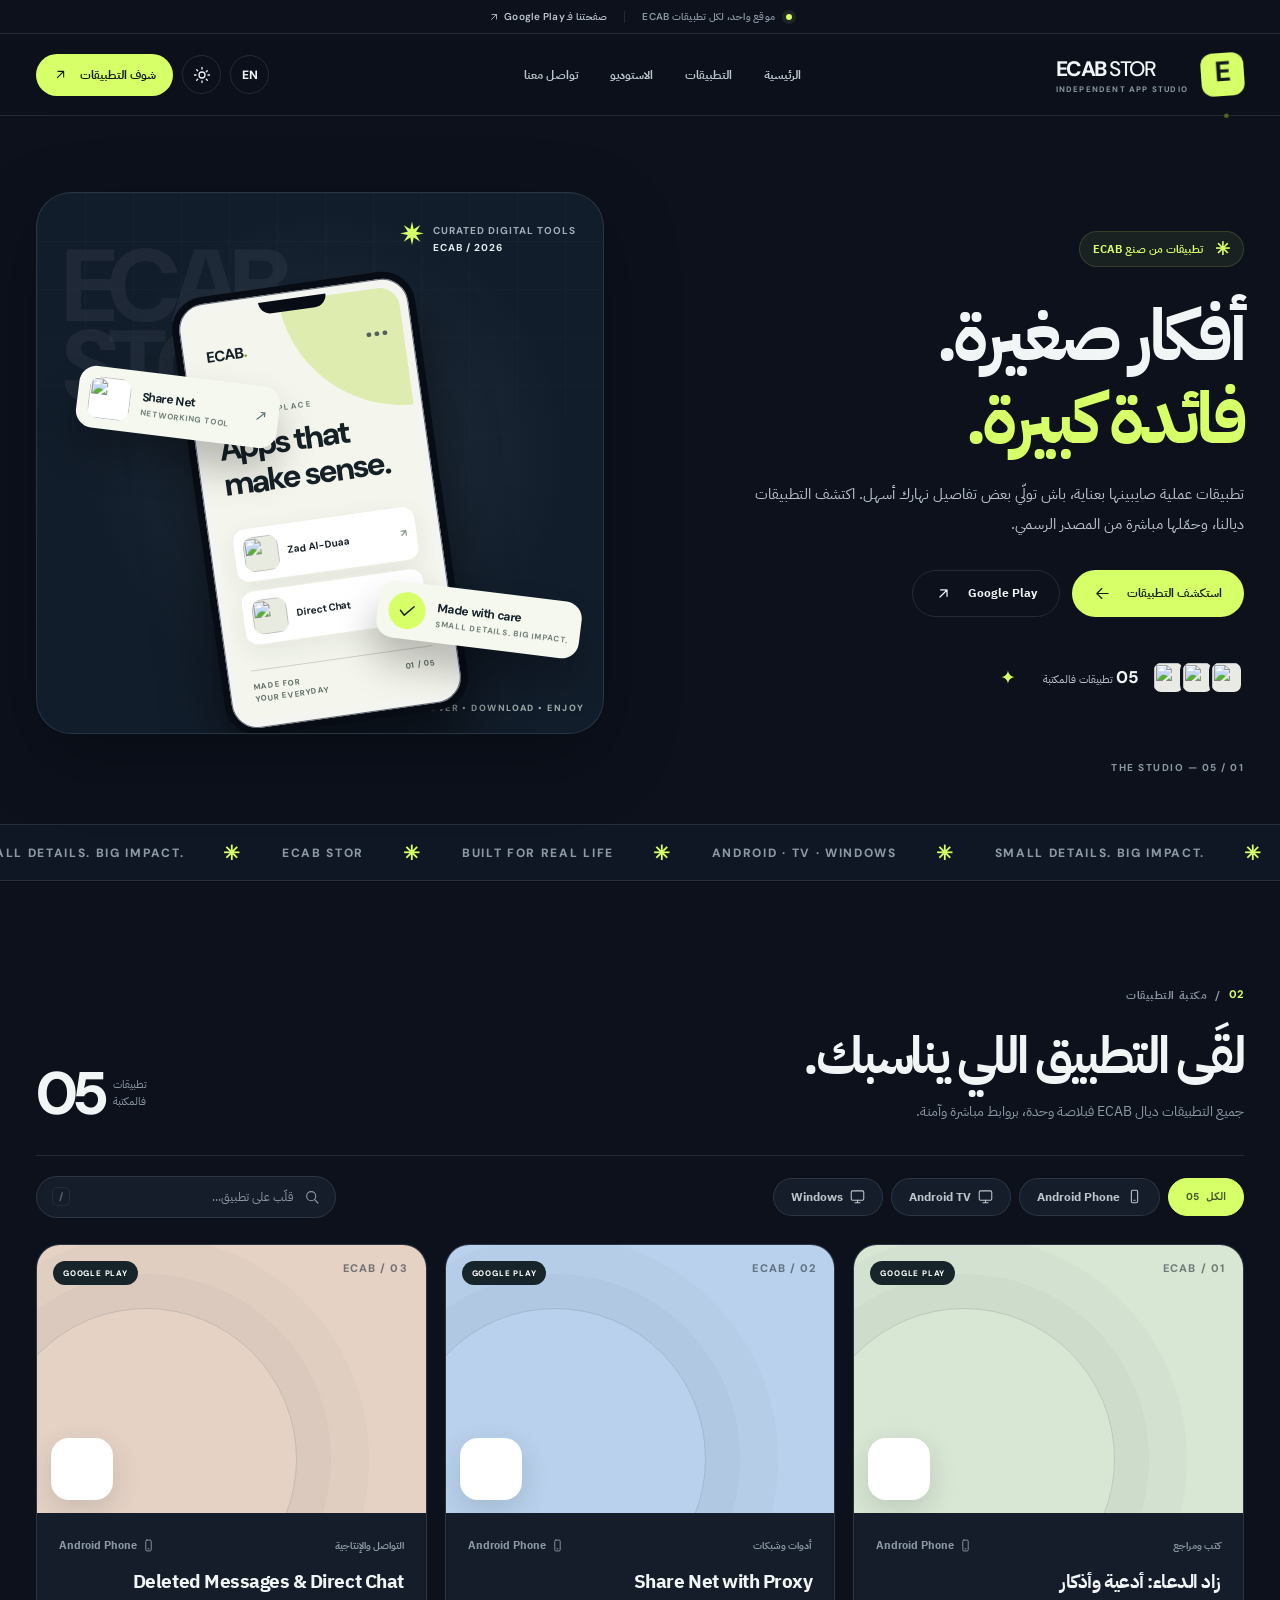
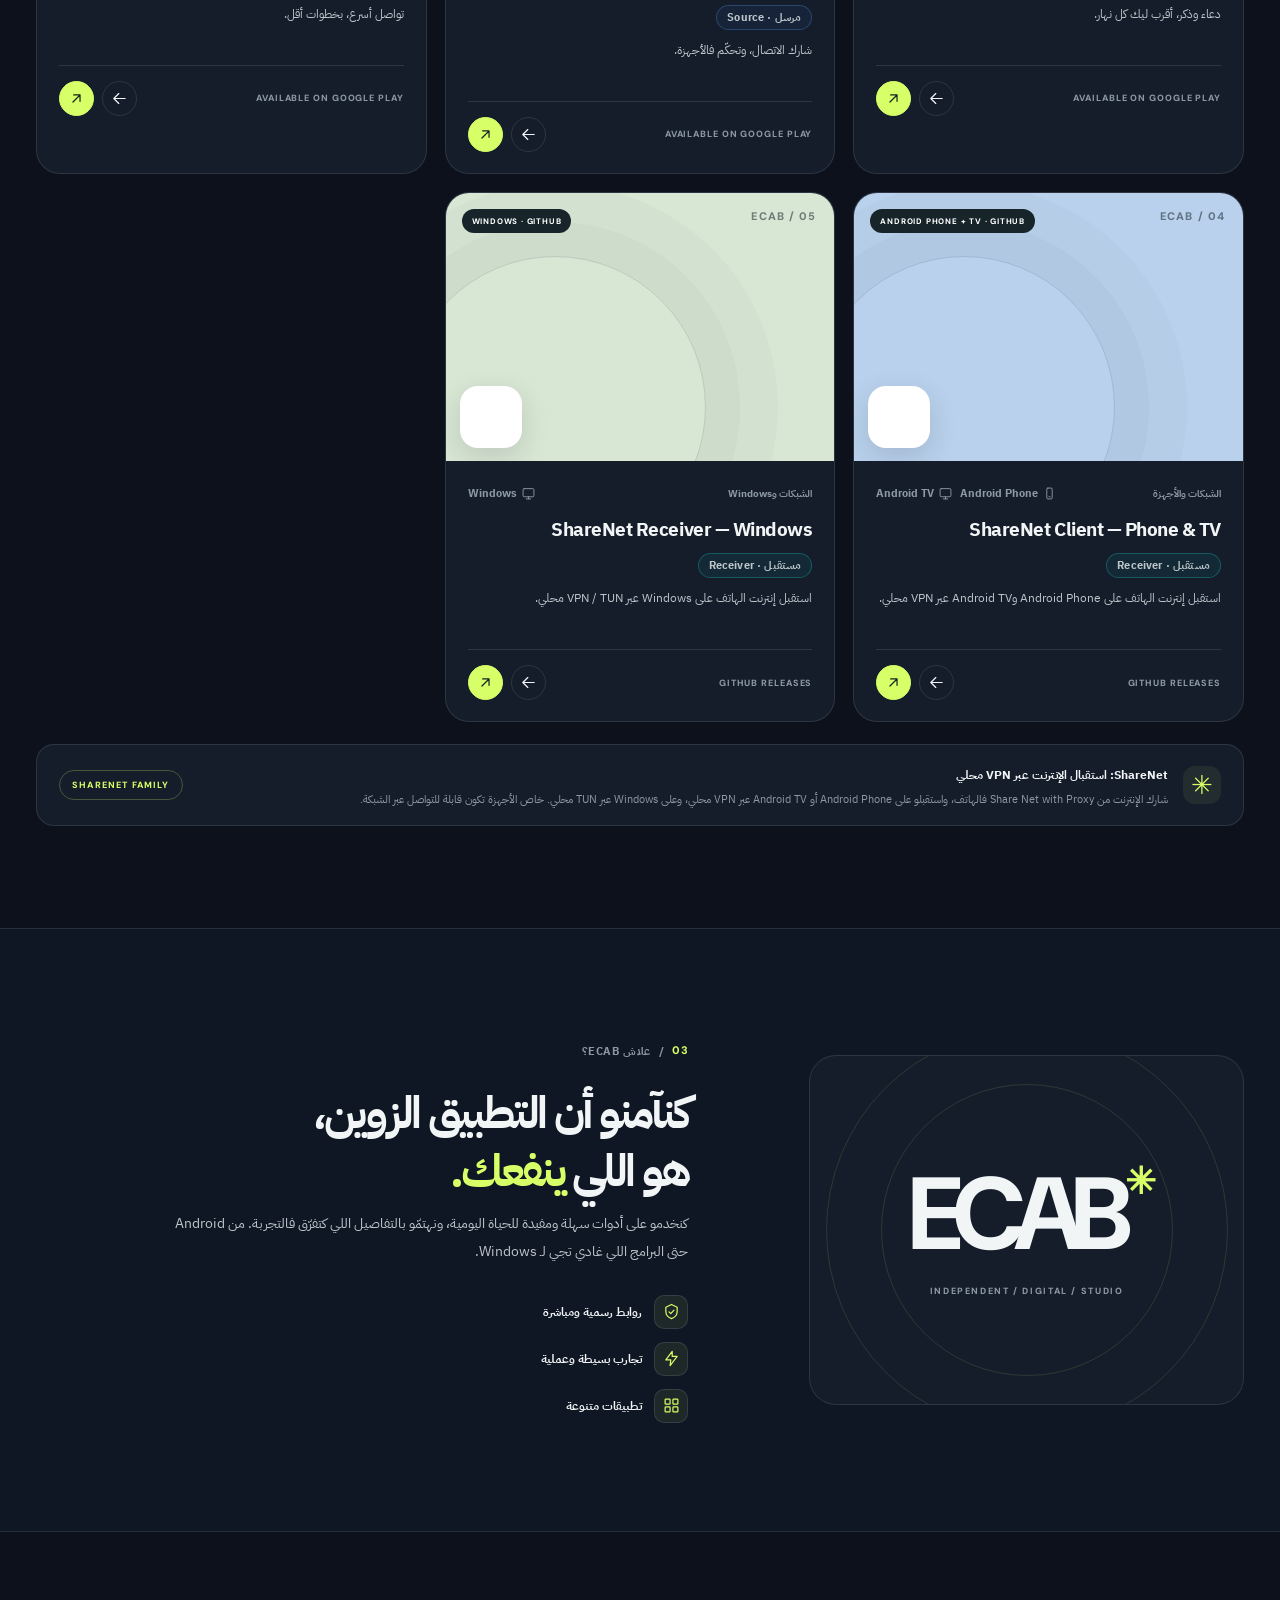
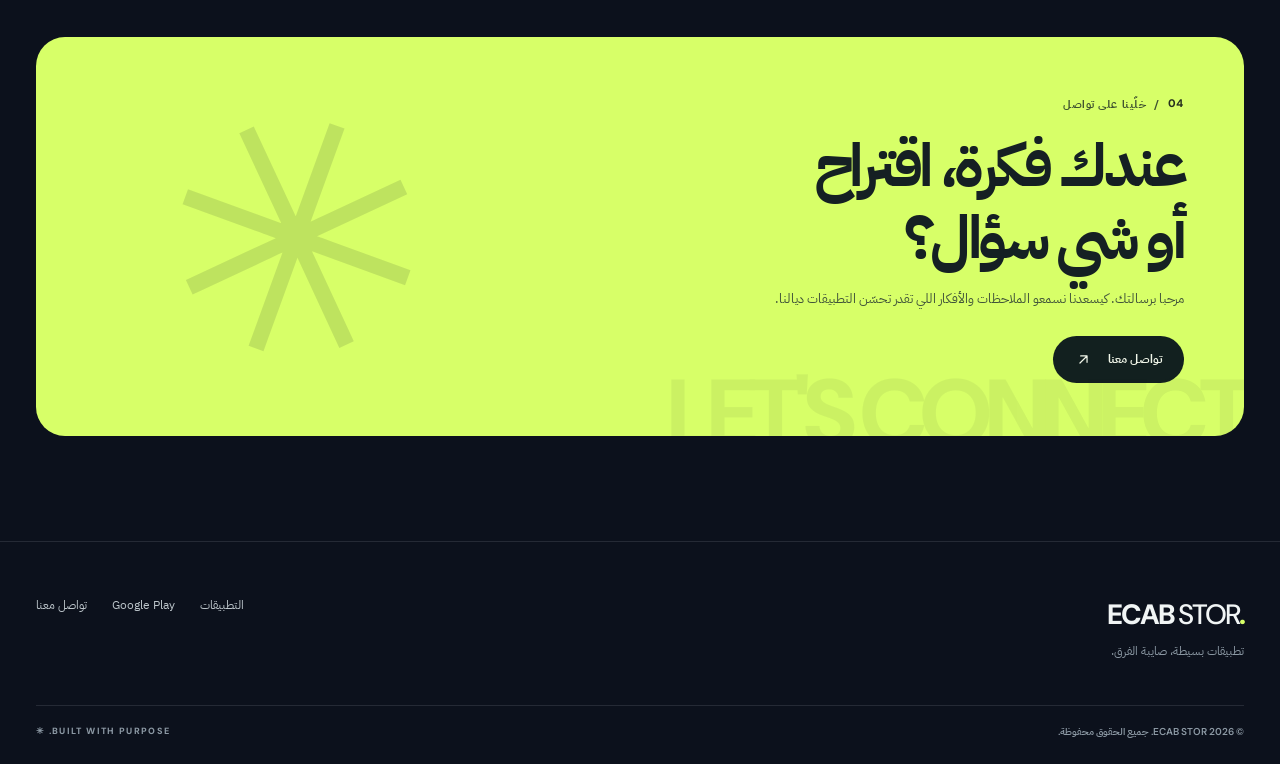
==== index.html @ 8858f7c3 "Add files via upload" ====
<!DOCTYPE html>
<html lang="ar" dir="rtl" data-theme="dark">
<head>
  <meta charset="UTF-8" />
  <meta name="viewport" content="width=device-width, initial-scale=1" />
  <meta name="theme-color" content="#0c111c" />
  <meta name="description" content="ECAB STOR — Discover our Android apps, Android TV receiver and Windows ShareNet tools. Official links, real screenshots, one place." />
  <meta property="og:type" content="website" />
  <meta property="og:title" content="ECAB STOR — Apps built to be useful" />
  <meta property="og:description" content="Explore ECAB apps for Android, Android TV and Windows." />
  <title>ECAB STOR — تطبيقات تستاهل بلاصتها عندك</title>
  <link rel="icon" type="image/svg+xml" href="favicon.svg" />
  <link rel="preconnect" href="https://fonts.googleapis.com" />
  <link rel="preconnect" href="https://fonts.gstatic.com" crossorigin />
  <link href="https://fonts.googleapis.com/css2?family=DM+Sans:wght@400;500;600;700;800&family=IBM+Plex+Sans+Arabic:wght@400;500;600;700&display=swap" rel="stylesheet" />
  <link rel="stylesheet" href="styles.css" />
  <link rel="stylesheet" href="assets/sharenet-covers.css" />
  <script src="github-releases.js" defer></script>
  <script src="apps-data.js" defer></script>
  <script src="app.js" defer></script>
</head>
<body>
  <svg class="svg-sprites" xmlns="http://www.w3.org/2000/svg" aria-hidden="true">
    <symbol id="ico-arrow" viewBox="0 0 24 24"><path d="M4 12h16m-7-7 7 7-7 7" /></symbol>
    <symbol id="ico-up-right" viewBox="0 0 24 24"><path d="M7 17 17 7M8 7h9v9"/></symbol>
    <symbol id="ico-search" viewBox="0 0 24 24"><circle cx="10.8" cy="10.8" r="6.8"/><path d="m16 16 5 5"/></symbol>
    <symbol id="ico-close" viewBox="0 0 24 24"><path d="M5 5 19 19M19 5 5 19"/></symbol>
    <symbol id="ico-sun" viewBox="0 0 24 24"><circle cx="12" cy="12" r="4"/><path d="M12 2v2m0 16v2M2 12h2m16 0h2M4.9 4.9l1.4 1.4m11.4 11.4 1.4 1.4m0-12.8-1.4 1.4M6.3 17.7l-1.4 1.4"/></symbol>
    <symbol id="ico-moon" viewBox="0 0 24 24"><path d="M20 15.7A9 9 0 0 1 8.3 4 9 9 0 1 0 20 15.7Z"/></symbol>
    <symbol id="ico-phone" viewBox="0 0 24 24"><rect x="7" y="2" width="10" height="20" rx="2"/><path d="M11 18h2"/></symbol>
    <symbol id="ico-monitor" viewBox="0 0 24 24"><rect x="2" y="3" width="20" height="15" rx="2"/><path d="M8 22h8m-4-4v4"/></symbol>
    <symbol id="ico-check" viewBox="0 0 24 24"><path d="m4.5 12.5 5 5 10-11"/></symbol>
    <symbol id="ico-shield" viewBox="0 0 24 24"><path d="M12 2 4 6v6c0 4.8 3 8.2 8 10 5-1.8 8-5.2 8-10V6z"/><path d="m8.5 12.5 2.5 2.5 4.5-5"/></symbol>
    <symbol id="ico-bolt" viewBox="0 0 24 24"><path d="m13 2-9 12h7l-1 8 10-13h-7z"/></symbol>
    <symbol id="ico-squares" viewBox="0 0 24 24"><rect x="3" y="3" width="7" height="7" rx="1"/><rect x="14" y="3" width="7" height="7" rx="1"/><rect x="3" y="14" width="7" height="7" rx="1"/><rect x="14" y="14" width="7" height="7" rx="1"/></symbol>
    <symbol id="ico-mail" viewBox="0 0 24 24"><rect x="2" y="4" width="20" height="16" rx="2"/><path d="m3 6 9 7 9-7"/></symbol>
    <symbol id="ico-menu" viewBox="0 0 24 24"><path d="M4 7h16M4 12h16M4 17h16"/></symbol>
  </svg>
  <a href="#apps" class="skip-link" data-i18n="skip">تجاوز للتطبيقات</a>
  <div class="top-strip"><div class="container strip-flex"><span class="live-dot"></span><span data-i18n="topStrip">موقع واحد، لكل تطبيقات ECAB</span><span class="strip-divider"></span><a href="https://play.google.com/store/apps/developer?id=ecab&hl=en" rel="noopener noreferrer" target="_blank"><span data-i18n="developerPage">صفحتنا فـ Google Play</span> <svg class="icon"><use href="#ico-up-right"/></svg></a></div></div>
  <header class="header" id="home"><div class="container header-inner">
    <a class="wordmark" href="#home" aria-label="ECAB STOR Home"><span class="logo-block" aria-hidden="true">E<span>.</span></span><span class="wordmark-copy"><strong>ECAB<span> STOR</span></strong><small>INDEPENDENT APP STUDIO</small></span></a>
    <nav class="main-nav" id="mainNav" aria-label="Main navigation"><a href="#home" data-i18n="navHome">الرئيسية</a><a href="#apps" data-i18n="navApps">التطبيقات</a><a href="#studio" data-i18n="navStudio">الاستوديو</a><a href="#contact" data-i18n="navContact">تواصل معنا</a></nav>
    <div class="header-actions"><button class="round-action text-action" id="languageBtn" type="button" aria-label="Switch language">EN</button><button class="round-action" id="themeBtn" type="button" aria-label="Switch theme"><svg class="icon"><use href="#ico-sun"/></svg></button><a class="header-cta" href="#apps"><span data-i18n="browseApps">شوف التطبيقات</span><svg class="icon"><use href="#ico-up-right"/></svg></a><button class="round-action nav-toggle" type="button" id="menuBtn" aria-label="Open menu" aria-expanded="false" aria-controls="mainNav"><svg class="icon"><use href="#ico-menu"/></svg></button></div>
  </div></header>
  <main>
    <section class="hero container" aria-labelledby="heroHeading">
      <div class="hero-text"><div class="eyebrow"><span class="eyebrow-icon">✳</span><span data-i18n="heroEyebrow">تطبيقات من صنع ECAB</span></div>
        <h1 id="heroHeading"><span data-i18n="heroTitleOne">أفكار صغيرة.</span><span class="hero-accent" data-i18n="heroTitleTwo">فائدة كبيرة<span class="period">.</span></span></h1>
        <p class="hero-lead" data-i18n="heroLead">تطبيقات عملية صايبينها بعناية، باش تولّي بعض تفاصيل نهارك أسهل. اكتشف التطبيقات ديالنا، وحمّلها مباشرة من المصدر الرسمي.</p>
        <div class="hero-buttons"><a href="#apps" class="button button-lime"><span data-i18n="heroExplore">استكشف التطبيقات</span><svg class="icon arrow-rtl"><use href="#ico-arrow"/></svg></a><a class="button button-ghost" target="_blank" rel="noopener noreferrer" href="https://play.google.com/store/apps/developer?id=ecab&hl=en"><span data-i18n="heroGoogle">Google Play</span><svg class="icon"><use href="#ico-up-right"/></svg></a></div>
        <div class="hero-proof"><div class="proof-avatars"><img alt="" src="https://play-lh.googleusercontent.com/xJFkfKuyDUFfZbufa6eBCytPgZ92XqhAST1iCTNSGs8PEIe1cNE_fB3AkRrlaoIdbT-0E1wLwKwnlu-30zH7fMo=w240-h480"/><img alt="" src="https://play-lh.googleusercontent.com/D2M-jCMxfJYkreL2vxqXWyQ31kUDG-YqfisnpvpJ-WLEc9FO_nmMEhusjsNckfXDZ4YlcAfylRrpv7FXUgOXHg=w240-h480"/><img alt="" src="https://play-lh.googleusercontent.com/kyrzQbbqox0Q_70Dd81Ucm5E5jcKhAB6fV7kLo8wN1R9CYjsLirWu4HPlYJwIeHEiE-ra-CmXYV6wf0y_RF6XA=w240-h480"/></div><span><strong id="heroCount">05</strong> <span data-i18n="heroCountSuffix">تطبيقات متوفرة دابا</span></span><span class="proof-spark">✦</span></div>
      </div>
      <div class="hero-art" aria-label="ECAB featured apps preview">
        <div class="art-grid" aria-hidden="true"></div><span class="hero-art-watermark" aria-hidden="true">ECAB<span>STOR</span></span>
        <div class="hero-art-tag"><span class="tag-symbol">✷</span><span>CURATED DIGITAL TOOLS<br/><strong>ECAB / 2026</strong></span></div>
        <div class="floating-tile tile-one"><div class="mini-app-logo"><img src="https://play-lh.googleusercontent.com/D2M-jCMxfJYkreL2vxqXWyQ31kUDG-YqfisnpvpJ-WLEc9FO_nmMEhusjsNckfXDZ4YlcAfylRrpv7FXUgOXHg=w240-h480" alt="" /></div><div><strong>Share Net</strong><small>NETWORKING TOOL</small></div><span class="tile-arrow">↗</span></div>
        <div class="hero-phone"><div class="phone-speaker"></div><div class="phone-content"><div class="mock-header"><span class="mock-brand">ECAB<span>.</span></span><span class="mock-menu">•••</span></div><span class="mock-eyebrow">ALL IN ONE PLACE</span><strong>Apps that<br/>make sense.</strong><div class="mock-tiles"><div><img src="https://play-lh.googleusercontent.com/xJFkfKuyDUFfZbufa6eBCytPgZ92XqhAST1iCTNSGs8PEIe1cNE_fB3AkRrlaoIdbT-0E1wLwKwnlu-30zH7fMo=w240-h480" alt=""/><span>Zad Al-Duaa</span><b>↗</b></div><div><img src="https://play-lh.googleusercontent.com/kyrzQbbqox0Q_70Dd81Ucm5E5jcKhAB6fV7kLo8wN1R9CYjsLirWu4HPlYJwIeHEiE-ra-CmXYV6wf0y_RF6XA=w240-h480" alt=""/><span>Direct Chat</span><b>↗</b></div></div><div class="mock-stat"><span>MADE FOR<br/>YOUR EVERYDAY</span><span>01 / 05</span></div></div></div>
        <div class="floating-tile tile-two"><div class="check-glyph"><svg class="icon"><use href="#ico-check"/></svg></div><div><strong>Made with care</strong><small>SMALL DETAILS. BIG IMPACT.</small></div></div>
        <div class="vertical-caption">DISCOVER • DOWNLOAD • ENJOY</div>
      </div>
      <div class="hero-side-index" aria-hidden="true">01 / 05 — THE STUDIO</div>
    </section>
    <div class="ticker"><div class="ticker-track"><span>ANDROID · TV · WINDOWS</span><span>✳</span><span>SMALL DETAILS. BIG IMPACT.</span><span>✳</span><span>ECAB STOR</span><span>✳</span><span>BUILT FOR REAL LIFE</span><span>✳</span><span>ANDROID · TV · WINDOWS</span><span>✳</span><span>SMALL DETAILS. BIG IMPACT.</span><span>✳</span></div></div>
    <section class="catalog-section" id="apps" aria-labelledby="catalogHeading"><div class="container">
      <div class="section-heading"><div><span class="section-label"><span>02</span> / <span data-i18n="catalogKicker">مكتبة التطبيقات</span></span><h2 id="catalogHeading" data-i18n="catalogHeading">لقَى التطبيق اللي يناسبك<span class="lime-period">.</span></h2><p data-i18n="catalogSub">جميع التطبيقات ديال ECAB فبلاصة وحدة، بروابط مباشرة وآمنة.</p></div><div class="count-stamp"><strong id="catalogCount">05</strong><span data-i18n="catalogCountLabel">تطبيقات<br/>متوفرة</span></div></div>
      <div class="filters-bar"><div class="filter-list" role="group" aria-label="Platform filter"><button class="filter active" data-filter="all" type="button"><span data-i18n="filterAll">الكل</span> <span id="allNumber">05</span></button><button class="filter" data-filter="phone" type="button"><svg class="icon"><use href="#ico-phone"/></svg> Android Phone</button><button class="filter" data-filter="tv" type="button"><svg class="icon"><use href="#ico-monitor"/></svg> Android TV</button><button class="filter" data-filter="windows" type="button"><svg class="icon"><use href="#ico-monitor"/></svg> Windows</button></div><label class="search-wrap"><svg class="icon"><use href="#ico-search"/></svg><input type="search" id="searchInput" data-i18n-placeholder="searchPlaceholder" placeholder="قلّب على تطبيق..." aria-label="Search applications"/><span>/</span></label></div>
      <div id="appsGrid" class="apps-grid" aria-live="polite"></div>
      <div id="emptyState" class="empty-state" hidden><div class="empty-visual"><svg class="icon"><use href="#ico-search"/></svg></div><h3 data-i18n="emptyTitle">ما لقيناش تطبيقات بهاد البحث</h3><p data-i18n="emptyDescription">جرب تبدّل البحث أو اختار جميع التطبيقات.</p><button class="button button-lime" id="clearFilters" type="button" data-i18n="clearFilters">عرض جميع التطبيقات</button></div>
      <div class="catalog-note"><div class="note-icon">✳</div><div><strong data-i18n="windowsNoteTitle">من الهاتف للتلفاز والكمبيوتر</strong><p data-i18n="windowsNote">استقبل إنترنت الهاتف على Android Phone وAndroid TV عبر VPN محلي، وعلى Windows عبر TUN محلي؛ شغّل Share Net with Proxy فالهاتف أولاً.</p></div><span class="note-soon">SHARENET FAMILY</span></div>
    </div></section>
    <section class="studio-section" id="studio"><div class="container studio-inner"><div class="studio-numbers"><span>ECAB<span class="star">✳</span></span><small>INDEPENDENT / DIGITAL / STUDIO</small></div><div class="studio-copy"><span class="section-label"><span>03</span> / <span data-i18n="studioKicker">علاش ECAB؟</span></span><h2 data-i18n-html="studioHeading">كنآمنو أن التطبيق الزوين،<br/>هو اللي <em>ينفعك.</em></h2><p data-i18n="studioDescription">كنخدمو على أدوات سهلة ومفيدة للحياة اليومية، ونهتمّو بالتفاصيل اللي كتفرّق فالتجربة. من Android حتى البرامج اللي غادي تجي لـ Windows.</p><div class="benefits"><div><span><svg class="icon"><use href="#ico-shield"/></svg></span><strong data-i18n="benefit1">روابط رسمية ومباشرة</strong></div><div><span><svg class="icon"><use href="#ico-bolt"/></svg></span><strong data-i18n="benefit2">تجارب بسيطة وعملية</strong></div><div><span><svg class="icon"><use href="#ico-squares"/></svg></span><strong data-i18n="benefit3">تطبيقات متنوعة</strong></div></div></div></div></section>
    <section class="contact-section container" id="contact"><div class="contact-plate"><div class="contact-orbit" aria-hidden="true">✳</div><span class="section-label"><span>04</span> / <span data-i18n="contactKicker">خلّينا على تواصل</span></span><h2 data-i18n-html="contactTitle">عندك فكرة، اقتراح<br/>أو شي سؤال؟</h2><p data-i18n="contactDescription">مرحبا برسالتك. كيسعدنا نسمعو الملاحظات والأفكار اللي تقدر تحسّن التطبيقات ديالنا.</p><a class="button button-dark" href="mailto:developerecab@gmail.com?subject=ECAB%20STOR%20-%20Contact"><span data-i18n="contactButton">تواصل معنا</span><svg class="icon"><use href="#ico-up-right"/></svg></a><div class="contact-watermark" aria-hidden="true">LET'S CONNECT</div></div></section>
  </main>
  <footer class="footer"><div class="container footer-inner"><div><a class="footer-brand" href="#home">ECAB<span> STOR</span><span class="footer-dot">.</span></a><p data-i18n="footerDesc">تطبيقات بسيطة، صايبة الفرق.</p></div><div class="footer-links"><a href="#apps" data-i18n="navApps">التطبيقات</a><a href="https://play.google.com/store/apps/developer?id=ecab&hl=en" target="_blank" rel="noopener noreferrer">Google Play</a><a href="mailto:developerecab@gmail.com" data-i18n="navContact">تواصل معنا</a></div><div class="footer-bottom"><span>© <span id="year"></span> ECAB STOR. <span data-i18n="rights">جميع الحقوق محفوظة.</span></span><span>BUILT WITH PURPOSE. ✳</span></div></div></footer>
  <dialog class="detail-dialog" id="detailDialog" aria-labelledby="dialogTitle"><div class="dialog-inner"><button type="button" class="dialog-close" id="dialogClose" aria-label="Close details"><svg class="icon"><use href="#ico-close"/></svg></button><div id="dialogContent"></div></div></dialog>
  <div class="toast" id="toast" role="status" aria-live="polite"></div>
</body>
</html>
---- styles.css ----
:root{color-scheme:dark;--bg:#0c111c;--bg-2:#101724;--surface:#151d2b;--surface-up:#1b2635;--line:rgba(231,242,255,.11);--text:#f1f5f5;--soft:#bdc6cb;--muted:#8c99a4;--lime:#d7ff68;--lime-dim:#c8f45c;--ink:#111820;--shadow:0 24px 75px rgba(0,0,0,.28);--radius:23px}
:root[data-theme=light]{color-scheme:light;--bg:#f6f8f2;--bg-2:#edf1ea;--surface:#fff;--surface-up:#f3f5f0;--line:rgba(26,39,48,.12);--text:#18212a;--soft:#3f4d51;--muted:#657477;--ink:#121922;--shadow:0 25px 65px rgba(26,39,48,.1)}
*{box-sizing:border-box}html{scroll-behavior:smooth;scroll-padding-top:90px}body{margin:0;font-family:'DM Sans','IBM Plex Sans Arabic',system-ui,sans-serif;background:var(--bg);color:var(--text);-webkit-font-smoothing:antialiased;overflow-x:hidden}body[dir=rtl],html[dir=rtl] body{font-family:'IBM Plex Sans Arabic','DM Sans',sans-serif}a{color:inherit;text-decoration:none}button,input{font:inherit}button{cursor:pointer}img{max-width:100%}.container{width:min(1220px,calc(100% - 72px));margin:0 auto}.svg-sprites{position:absolute;width:0;height:0;overflow:hidden}.icon{display:inline-block;width:20px;height:20px;fill:none;stroke:currentColor;stroke-width:1.7;stroke-linecap:round;stroke-linejoin:round;flex:none}.skip-link{position:absolute;top:-70px;inset-inline-start:15px;background:var(--lime);color:var(--ink);padding:10px 20px;z-index:99;border-radius:12px}.skip-link:focus{top:12px}::selection{background:var(--lime);color:#101820}
.top-strip{border-bottom:1px solid var(--line);height:34px;background:var(--bg)}.strip-flex{display:flex;justify-content:center;gap:11px;align-items:center;height:100%;color:var(--muted);font:600 10px 'DM Sans','IBM Plex Sans Arabic',sans-serif;letter-spacing:.025em}.live-dot{width:6px;height:6px;border-radius:50%;background:var(--lime);box-shadow:0 0 0 4px rgba(215,255,104,.09)}.strip-divider{width:1px;height:12px;background:var(--line);margin:0 6px}.strip-flex a{display:inline-flex;gap:4px;align-items:center;color:var(--soft);transition:color .2s}.strip-flex a:hover{color:var(--lime)}.strip-flex a .icon{width:12px;height:12px}
.header{height:82px;position:sticky;top:0;z-index:40;background:color-mix(in srgb,var(--bg) 90%,transparent);backdrop-filter:blur(20px);border-bottom:1px solid var(--line)}.header-inner{height:100%;display:flex;align-items:center;justify-content:space-between;gap:28px}.wordmark{display:flex;align-items:center;gap:13px;flex:none}.logo-block{width:43px;height:43px;border-radius:12px;background:var(--lime);display:grid;place-items:center;color:var(--ink);font:800 28px 'DM Sans',sans-serif;letter-spacing:-.07em;transform:rotate(-4deg)}.logo-block span{color:#516320}.wordmark-copy{display:flex;flex-direction:column;gap:1px;direction:ltr;text-align:left}.wordmark-copy strong{font:800 21px 'DM Sans',sans-serif;letter-spacing:-.07em;white-space:nowrap}.wordmark-copy strong span{font-weight:500}.wordmark-copy small{color:var(--muted);font:700 8px 'DM Sans',sans-serif;letter-spacing:.15em}.main-nav{display:flex;align-items:center;gap:32px}.main-nav a{font-size:12px;font-weight:650;color:var(--soft);transition:color .2s;white-space:nowrap}.main-nav a:hover,.main-nav a:focus-visible{color:var(--lime)}.header-actions{display:flex;align-items:center;gap:9px}.round-action{display:grid;place-items:center;width:39px;height:39px;border:1px solid var(--line);background:none;color:var(--text);border-radius:50%;transition:background .2s,border-color .2s}.round-action:hover{background:var(--surface);border-color:var(--lime)}.round-action .icon{width:18px;height:18px}.text-action{font-size:12px;font-family:'DM Sans',sans-serif;font-weight:800}.header-cta{display:flex;align-items:center;gap:12px;background:var(--lime);border-radius:100px;padding:12px 17px;color:var(--ink);font-size:12px;font-weight:800;white-space:nowrap;transition:transform .2s,background .2s}.header-cta:hover,.button-lime:hover{background:#e2ff97;transform:translateY(-2px)}.header-cta .icon{width:15px;height:15px}.nav-toggle{display:none}
.hero{min-height:650px;padding-top:76px;padding-bottom:90px;display:grid;grid-template-columns:1.02fr .98fr;gap:48px;position:relative;align-items:center}.hero-text{position:relative;z-index:2}.eyebrow{display:inline-flex;align-items:center;gap:12px;background:rgba(215,255,104,.07);padding:8px 13px;border:1px solid rgba(215,255,104,.14);border-radius:100px;color:var(--lime);font-size:11px;font-weight:700}.eyebrow-icon{font-size:18px;line-height:1}.hero h1{display:flex;flex-direction:column;gap:0;margin:28px 0 19px;font-weight:750;line-height:1.15;letter-spacing:-.055em;font-size:clamp(47px,5.6vw,85px)}.hero h1 span{white-space:nowrap}.hero h1 .hero-accent{color:var(--lime)}.period{color:var(--text)}.hero-lead{color:var(--soft);font-size:15px;line-height:2;max-width:505px;margin:0 0 31px}.hero-buttons{display:flex;gap:12px;align-items:center;flex-wrap:wrap}.button{border:0;border-radius:100px;min-height:47px;display:inline-flex;align-items:center;justify-content:center;gap:16px;padding:13px 22px;font-size:12px;font-weight:750;transition:transform .2s,background .2s,border-color .2s}.button .icon{height:17px;width:17px}.button-lime{background:var(--lime);color:#152019}.button-ghost{border:1px solid var(--line);background:transparent;color:var(--text)}.button-ghost:hover{border-color:var(--lime);background:rgba(215,255,104,.04)}html[dir=rtl] .arrow-rtl{transform:rotate(180deg)}.hero-proof{display:flex;align-items:center;gap:15px;margin-top:43px;font-size:11px;color:var(--soft)}.hero-proof strong{color:var(--text);font:800 17px 'DM Sans',sans-serif}.proof-avatars{display:flex;direction:ltr;padding-left:3px}.proof-avatars img{object-fit:cover;background:#e9eae4;width:35px;height:35px;overflow:hidden;border-radius:10px;border:3px solid var(--bg);margin-left:-6px}.proof-spark{font-size:19px;color:var(--lime);margin-inline-start:12px}.hero-side-index{position:absolute;bottom:50px;inset-inline-start:0;color:var(--muted);font:700 10px 'DM Sans',sans-serif;letter-spacing:.15em}
.hero-art{height:542px;isolation:isolate;border:1px solid var(--line);border-radius:35px;position:relative;overflow:hidden;background:radial-gradient(circle at 51% 48%,rgba(101,131,146,.14) 0 17%,transparent 60%),#121d2b;box-shadow:var(--shadow)}:root[data-theme=light] .hero-art{background:radial-gradient(circle at 51% 48%,rgba(146,166,164,.2) 0 17%,transparent 60%),#192231}.art-grid{position:absolute;inset:0;opacity:.25;background-image:linear-gradient(rgba(211,233,246,.1) 1px,transparent 1px),linear-gradient(90deg,rgba(211,233,246,.1) 1px,transparent 1px);background-size:48px 48px;mask-image:linear-gradient(to bottom,#000,transparent 92%)}.hero-art-watermark{position:absolute;top:53px;inset-inline-start:25px;font:800 clamp(65px,8vw,125px)/.79 'DM Sans',sans-serif;letter-spacing:-.095em;color:rgba(228,243,250,.055);direction:ltr}.hero-art-watermark span{display:block}.hero-art-tag{position:absolute;z-index:1;top:29px;inset-inline-end:27px;display:flex;gap:10px;direction:ltr;align-items:start;color:#9eafb8;font:700 10px/1.7 'DM Sans',sans-serif;letter-spacing:.1em}.hero-art-tag strong{color:#e2efef}.tag-symbol{color:var(--lime);font-size:25px;line-height:1}.hero-phone{position:absolute;left:50%;top:51%;transform:translate(-50%,-42%) rotate(-8deg);width:245px;height:442px;border:7px solid #080c14;background:#f4f5f1;border-radius:33px;box-shadow:0 36px 55px rgba(0,0,0,.5),inset 0 0 0 1px #616b77;z-index:2;padding:9px;overflow:hidden;direction:ltr}.phone-speaker{position:absolute;top:7px;left:50%;transform:translateX(-50%);width:68px;height:12px;border-radius:0 0 12px 12px;background:#080c14;z-index:3}.phone-content{width:100%;height:100%;border-radius:20px;background:#f4f6ed;position:relative;overflow:hidden;padding:30px 14px 18px;color:#152027}.phone-content::after{content:'';width:250px;height:250px;border-radius:50%;background:#deecaf;position:absolute;top:-130px;right:-130px}.mock-header{display:flex;justify-content:space-between;align-items:center;position:relative;z-index:1}.mock-brand{font:800 15px 'DM Sans',sans-serif;letter-spacing:-.05em}.mock-brand span{color:#7c9d27}.mock-menu{font-size:19px;color:#53605c}.mock-eyebrow{display:block;position:relative;z-index:1;margin-top:41px;font:800 8px 'DM Sans',sans-serif;letter-spacing:.19em;color:#71817b}.phone-content>strong{font:800 32px/1.12 'DM Sans',sans-serif;letter-spacing:-.06em;position:relative;z-index:1;display:block;margin-top:11px}.mock-tiles{position:relative;z-index:1;display:grid;gap:8px;margin-top:26px}.mock-tiles>div{background:#fff;box-shadow:0 8px 25px rgba(26,39,36,.07);border:1px solid #edf0e6;border-radius:13px;padding:9px;display:flex;align-items:center;gap:9px;font:700 10px 'DM Sans',sans-serif}.mock-tiles img{width:35px;height:35px;object-fit:cover;border-radius:10px;background:#e8ebdf}.mock-tiles b{margin-left:auto;color:#7e9888}.mock-stat{position:absolute;bottom:14px;left:15px;right:15px;border-top:1px solid #cdd3c4;display:flex;justify-content:space-between;padding-top:10px;font:800 8px/1.5 'DM Sans',sans-serif;letter-spacing:.08em;color:#64746b}.floating-tile{display:flex;align-items:center;gap:11px;position:absolute;z-index:4;direction:ltr;text-align:left;background:#f5f8ee;color:#14222b;padding:10px 11px;border-radius:17px;box-shadow:0 24px 38px rgba(0,0,0,.25)}.floating-tile strong,.floating-tile small{display:block;font-family:'DM Sans',sans-serif}.floating-tile strong{font-size:12px;letter-spacing:-.03em}.floating-tile small{font-size:8px;letter-spacing:.1em;color:#708079;margin-top:3px;font-weight:750}.tile-one{top:183px;left:7%;transform:rotate(7deg)}.mini-app-logo{width:42px;height:42px;border-radius:12px;background:#fff;overflow:hidden}.mini-app-logo img{width:100%;height:100%;object-fit:cover}.tile-arrow{margin-left:13px;color:#49696c}.tile-two{right:4%;bottom:85px;transform:rotate(7deg)}.check-glyph{width:37px;height:37px;border-radius:50%;background:#d7ff68;display:grid;place-items:center}.check-glyph .icon{width:21px;height:21px}.vertical-caption{position:absolute;bottom:19px;inset-inline-end:19px;color:#9facab;font:800 9px 'DM Sans',sans-serif;letter-spacing:.16em;direction:ltr}
.ticker{height:57px;overflow:hidden;border-block:1px solid var(--line);background:var(--bg-2);display:flex;align-items:center}.ticker-track{min-width:max-content;display:flex;gap:39px;align-items:center;padding-inline:16px;animation:marquee 33s linear infinite;direction:ltr}.ticker-track span{color:var(--muted);font:800 12px 'DM Sans',sans-serif;letter-spacing:.14em}.ticker-track span:nth-child(even){font-size:20px;color:var(--lime)}@keyframes marquee{to{transform:translateX(-33%)}}
.catalog-section{padding:100px 0 102px;background:var(--bg)}.section-heading{display:flex;justify-content:space-between;gap:25px;align-items:end;margin-bottom:31px}.section-label{display:inline-flex;gap:8px;color:var(--muted);font-size:11px;font-weight:800;letter-spacing:.05em}.section-label>span:first-child{color:var(--lime);font-family:'DM Sans',sans-serif}.section-heading h2,.studio-copy h2,.contact-plate h2{font-size:clamp(32px,4vw,55px);letter-spacing:-.06em;line-height:1.3;margin:18px 0 9px;font-weight:750}.lime-period{color:var(--lime)}.section-heading p{margin:0;color:var(--muted);font-size:14px;line-height:1.8}.count-stamp{display:flex;gap:9px;align-items:center;direction:ltr}.count-stamp strong{font:800 60px/1 'DM Sans',sans-serif;letter-spacing:-.07em}.count-stamp span{color:var(--muted);font-size:11px;line-height:1.5;max-width:67px}.filters-bar{border-top:1px solid var(--line);padding-top:20px;margin:26px 0;display:flex;align-items:center;justify-content:space-between;gap:16px}.filter-list{display:flex;flex-wrap:wrap;gap:8px}.filter{background:var(--surface);border:1px solid var(--line);color:var(--soft);border-radius:100px;min-height:38px;padding:8px 17px;display:inline-flex;gap:7px;align-items:center;font-size:12px;font-weight:750;transition:background .2s,color .2s}.filter .icon{height:15px;width:15px}.filter:hover{border-color:var(--lime)}.filter.active{background:var(--lime);color:#17211e;border-color:var(--lime)}.filter span{font-size:10px;opacity:.75;font-family:'DM Sans',sans-serif}.search-wrap{min-width:228px;max-width:300px;width:100%;display:flex;align-items:center;gap:9px;border:1px solid var(--line);border-radius:100px;background:var(--surface);height:42px;padding:0 15px;color:var(--muted);transition:border-color .2s}.search-wrap:focus-within{border-color:var(--lime)}.search-wrap .icon{width:16px;height:16px}.search-wrap input{border:0;background:none;color:var(--text);outline:none;width:100%;font-size:12px}.search-wrap input::placeholder{color:var(--muted)}.search-wrap>span{font:700 10px 'DM Sans',sans-serif;opacity:.6;border:1px solid var(--line);padding:2px 6px;border-radius:5px}
.apps-grid{display:grid;grid-template-columns:repeat(3,minmax(0,1fr));gap:18px}.app-card{min-width:0;border:1px solid var(--line);border-radius:24px;overflow:hidden;background:var(--surface);transition:transform .25s,border-color .25s,box-shadow .25s}.app-card:hover{transform:translateY(-6px);border-color:rgba(215,255,104,.45);box-shadow:0 24px 60px rgba(0,0,0,.13)}.card-media{height:268px;position:relative;background:#e7eeda;overflow:hidden;display:flex;align-items:center;justify-content:center}.card-media.tone-blue{background:#b9d1ec}.card-media.tone-coral{background:#e5d2c5}.card-media.tone-sage{background:#d8e6d4}.card-media::before{content:"";position:absolute;width:300px;height:300px;border-radius:50%;border:1px solid rgba(32,44,55,.15);transform:translate(-85px,80px);box-shadow:0 0 0 34px rgba(32,44,55,.03),0 0 0 72px rgba(32,44,55,.025)}.card-image-number{position:absolute;inset-inline-start:18px;top:16px;color:rgba(23,36,45,.54);font:800 11px 'DM Sans',sans-serif;letter-spacing:.1em}.card-badge{position:absolute;top:16px;inset-inline-end:16px;background:#17252b;color:#fff;padding:7px 10px;border-radius:100px;font:800 8px 'DM Sans',sans-serif;letter-spacing:.1em;z-index:1}.card-photo{height:219px;max-width:235px;object-fit:contain;position:absolute;left:50%;top:51%;transform:translate(-50%,-50%) rotate(-6deg);border-radius:13px;box-shadow:0 20px 42px rgba(33,45,48,.15);background:#fff}.card-photo.tall{height:230px;max-width:145px}.card-photo:not([src]){display:none}.card-hero-icon{position:absolute;bottom:13px;inset-inline-end:14px;width:62px;height:62px;border-radius:18px;padding:6px;background:white;box-shadow:0 9px 28px rgba(25,33,40,.14);display:grid;place-items:center;z-index:1}.card-hero-icon img{width:100%;height:100%;object-fit:contain;border-radius:13px}.card-content{padding:24px 22px 21px}.card-meta{display:flex;align-items:center;justify-content:space-between;flex-wrap:wrap;gap:7px;color:var(--muted);font-size:10px;font-weight:650}.platform-chips{display:flex;flex-wrap:wrap;justify-content:flex-end;gap:5px 8px;max-width:100%}.platform-chip{display:inline-flex;align-items:center;gap:4px;white-space:nowrap}.platform-chip .icon{width:13px;height:13px}.card-content h3{font-size:19px;line-height:1.4;letter-spacing:-.025em;font-weight:750;margin:15px 0 7px;min-height:28px}.card-tagline{font-size:12px;color:var(--soft);line-height:1.8;margin:0;min-height:43px}.card-bottom{display:flex;justify-content:space-between;align-items:center;gap:10px;border-top:1px solid var(--line);margin-top:18px;padding-top:15px}.card-bottom .play-label{font:800 9px 'DM Sans',sans-serif;letter-spacing:.1em;color:var(--muted)}.card-bottom-actions{display:flex;gap:8px}.card-link{border:1px solid var(--line);height:35px;width:35px;border-radius:50%;background:transparent;color:var(--text);display:grid;place-items:center;transition:background .2s;color .2s}.card-link .icon{width:17px;height:17px}.card-link:hover{background:var(--lime);color:#17211e}.card-link.primary{background:var(--lime);color:#17211e;border-color:var(--lime)}.card-link.primary:hover{background:#e8ff9e}.card-link:disabled{opacity:.4;cursor:not-allowed}.empty-state{text-align:center;border:1px dashed var(--line);padding:56px 16px;border-radius:25px}.empty-state[hidden]{display:none}.empty-visual{display:grid;place-items:center;width:64px;height:64px;border-radius:19px;background:var(--surface-up);margin:0 auto 19px;color:var(--lime)}.empty-visual .icon{width:29px;height:29px}.empty-state h3{margin:0 0 9px;font-size:19px}.empty-state p{color:var(--muted);margin:0 0 22px;font-size:13px}.catalog-note{margin-top:22px;border:1px solid var(--line);padding:17px 22px;border-radius:18px;display:flex;gap:15px;align-items:center;background:var(--surface)}.note-icon{width:38px;height:38px;flex:none;display:grid;place-items:center;border-radius:12px;color:var(--lime);background:rgba(215,255,104,.07);font-size:26px}.catalog-note>div:nth-child(2){flex:1}.catalog-note strong{font-size:12px}.catalog-note p{margin:5px 0 0;color:var(--muted);font-size:11px}.note-soon{font:800 9px 'DM Sans',sans-serif;color:var(--lime);letter-spacing:.13em;border:1px solid rgba(215,255,104,.25);border-radius:100px;padding:8px 12px}
.studio-section{border-block:1px solid var(--line);background:var(--bg-2);padding:108px 0}.studio-inner{display:grid;grid-template-columns:.8fr 1.2fr;gap:10%;align-items:center}.studio-numbers{min-height:350px;position:relative;border:1px solid var(--line);border-radius:27px;background:var(--surface);display:flex;flex-direction:column;align-items:center;justify-content:center;overflow:hidden}.studio-numbers::before,.studio-numbers::after{position:absolute;content:'';border-radius:50%;border:1px solid rgba(215,255,104,.12);width:400px;height:400px}.studio-numbers::after{width:290px;height:290px}.studio-numbers>span{font:800 clamp(60px,8vw,110px)/1 'DM Sans',sans-serif;letter-spacing:-.11em;position:relative;z-index:1;direction:ltr}.studio-numbers .star{color:var(--lime);font-size:.36em;vertical-align:top;margin-left:3px}.studio-numbers small{font:800 9px 'DM Sans',sans-serif;letter-spacing:.18em;color:var(--muted);margin-top:20px;z-index:1}.studio-copy h2{font-size:clamp(30px,3.5vw,51px);margin-top:23px}.studio-copy h2 em{font-style:normal;color:var(--lime)}.studio-copy>p{max-width:535px;color:var(--soft);font-size:14px;line-height:2;margin:0 0 29px}.benefits{display:flex;flex-direction:column;gap:13px}.benefits>div{display:flex;align-items:center;gap:12px;font-size:12px}.benefits>div>span{width:34px;height:34px;display:grid;place-items:center;background:rgba(215,255,104,.075);border:1px solid var(--line);border-radius:10px;color:var(--lime)}.benefits .icon{width:17px;height:17px}
.contact-section{padding-block:105px}.contact-plate{min-height:393px;position:relative;overflow:hidden;border-radius:29px;background:var(--lime);padding:53px 60px;color:#152023}.contact-plate .section-label{color:#3e5130}.contact-plate .section-label>span:first-child{color:#25301e}.contact-plate h2{font-size:clamp(34px,4.7vw,62px);margin:16px 0 10px;line-height:1.2}.contact-plate>p{font-size:13px;max-width:440px;line-height:1.9;margin-bottom:24px;color:#41543a}.button-dark{background:#12201f;color:#f1f6e9}.button-dark:hover{transform:translateY(-2px);background:#293c35}.contact-orbit{position:absolute;font-size:325px;line-height:1;opacity:.12;inset-inline-end:10%;top:12%;transform:rotate(20deg)}.contact-watermark{font:800 95px 'DM Sans',sans-serif;letter-spacing:-.09em;white-space:nowrap;position:absolute;bottom:-39px;inset-inline-end:0;opacity:.055;direction:ltr}
.footer{border-top:1px solid var(--line);padding-top:54px}.footer-inner{display:grid;grid-template-columns:1fr 1fr;gap:36px}.footer-brand{font:800 28px 'DM Sans',sans-serif;letter-spacing:-.075em;direction:ltr;display:inline-block}.footer-brand>span:first-child{font-weight:500}.footer-dot{color:var(--lime)}.footer-inner p{font-size:12px;color:var(--muted);margin:9px 0}.footer-links{display:flex;gap:25px;justify-content:flex-end;align-items:start;font-size:12px;color:var(--soft)}.footer-links a:hover{color:var(--lime)}.footer-bottom{grid-column:1 / -1;padding:18px 0 25px;display:flex;justify-content:space-between;align-items:center;gap:15px;border-top:1px solid var(--line);color:var(--muted);font:600 10px 'DM Sans','IBM Plex Sans Arabic',sans-serif}.footer-bottom>span:last-child{font:800 9px 'DM Sans',sans-serif;letter-spacing:.15em}
.detail-dialog{border:1px solid var(--line);border-radius:27px;padding:0;background:var(--surface);color:var(--text);width:min(785px,calc(100% - 32px));max-height:min(88vh,900px);box-shadow:0 24px 100px rgba(0,0,0,.5);overflow:auto;scrollbar-width:thin}.detail-dialog::backdrop{background:rgba(2,6,14,.75);backdrop-filter:blur(6px)}.dialog-inner{padding:34px;position:relative}.dialog-close{position:absolute;inset-inline-end:22px;top:22px;width:37px;height:37px;border-radius:50%;border:1px solid var(--line);background:var(--surface-up);color:var(--text);display:grid;place-items:center;z-index:2}.dialog-top{display:flex;align-items:center;gap:17px;padding-inline-end:30px}.dialog-icon{width:83px;height:83px;object-fit:contain;border-radius:21px;background:#f0f3ee;flex:none}.dialog-top h2{font-size:25px;margin:4px 0 4px;line-height:1.4}.dialog-top p{font-size:12px;color:var(--muted);margin:0}.dialog-kicker{font:800 10px 'DM Sans',sans-serif;letter-spacing:.12em;color:var(--lime)}.dialog-desc{font-size:13px;line-height:2;color:var(--soft);padding:18px 0}.dialog-section-title{font-size:13px;margin:13px 0 13px}.dialog-shots{display:grid;grid-template-columns:repeat(2,minmax(0,1fr));gap:11px}.dialog-shots img{width:100%;height:280px;object-fit:contain;border:1px solid var(--line);border-radius:17px;background:#1e2732}.dialog-features{display:flex;gap:7px;flex-wrap:wrap}.dialog-features span{display:flex;align-items:center;gap:5px;border:1px solid var(--line);border-radius:100px;padding:8px 11px;font-size:11px;color:var(--soft)}.dialog-features .icon{width:13px;height:13px;color:var(--lime)}.dialog-bottom{display:flex;align-items:center;justify-content:space-between;gap:16px;border-top:1px solid var(--line);margin-top:24px;padding-top:23px}.dialog-source{font-size:10px;color:var(--muted);line-height:1.8}.dialog-bottom .button{white-space:nowrap}.toast{position:fixed;bottom:25px;left:50%;transform:translate(-50%,30px);opacity:0;pointer-events:none;z-index:90;background:var(--lime);color:#152020;border-radius:12px;padding:12px 20px;font-size:12px;font-weight:750;transition:opacity .22s,transform .22s;box-shadow:var(--shadow)}.toast.show{opacity:1;transform:translate(-50%,0)}
/* Simple offline content editor */
.editor-body{background:var(--bg)}.editor-shell{width:min(1120px,calc(100% - 36px));margin:35px auto 100px}.editor-top{display:flex;gap:15px;align-items:center;justify-content:space-between;margin-bottom:35px}.editor-top .wordmark{font-size:20px}.editor-top a.back{font-size:12px;color:var(--soft);border:1px solid var(--line);padding:10px 16px;border-radius:100px}.editor-heading h1{font-size:clamp(30px,4vw,50px);letter-spacing:-.06em;margin:10px 0}.editor-heading p{max-width:700px;font-size:13px;line-height:1.8;color:var(--soft)}.editor-layout{display:grid;grid-template-columns:340px 1fr;gap:20px;align-items:start;margin-top:30px}.editor-panel{background:var(--surface);border:1px solid var(--line);border-radius:22px;padding:20px}.editor-panel h2{font-size:16px;margin:0 0 18px}.editor-items{display:grid;gap:9px}.editor-item{display:flex;align-items:center;gap:10px;width:100%;text-align:start;padding:11px 10px;border:1px solid var(--line);border-radius:13px;background:transparent;color:var(--text)}.editor-item.active{border-color:var(--lime);background:rgba(215,255,104,.04)}.editor-item img{width:37px;height:37px;object-fit:contain;border-radius:10px;background:#fff}.editor-item span{flex:1;font-size:12px;overflow:hidden;text-overflow:ellipsis;white-space:nowrap}.editor-add{border-radius:12px;border:1px dashed var(--line);background:none;color:var(--lime);padding:13px;width:100%;margin-top:15px;font-size:12px}.editor-form{display:grid;grid-template-columns:1fr 1fr;gap:16px}.field{display:flex;flex-direction:column;gap:6px}.field.full{grid-column:1/-1}.field label{font-size:11px;color:var(--soft);font-weight:700}.field input,.field textarea,.field select{border:1px solid var(--line);background:var(--bg);color:var(--text);width:100%;border-radius:10px;padding:11px 12px;outline:none;font:500 12px 'DM Sans','IBM Plex Sans Arabic',sans-serif}.field textarea{resize:vertical;min-height:77px}.field input:focus,.field textarea:focus,.field select:focus{border-color:var(--lime)}.editor-actions{display:flex;flex-wrap:wrap;gap:10px;margin-top:20px}.editor-actions button{min-height:41px}.button-outline{background:var(--surface-up);border:1px solid var(--line);color:var(--text)}.button-danger{color:#ff9b98;border:1px solid rgba(255,120,115,.3);background:none}.editor-instructions{border:1px solid rgba(215,255,104,.24);background:rgba(215,255,104,.055);border-radius:17px;padding:17px 20px;margin:21px 0 0;font-size:12px;color:var(--soft);line-height:1.9}.editor-instructions strong{color:var(--text)}.editor-instructions code{color:var(--lime);direction:ltr;display:inline-block}
@media(max-width:1090px){.main-nav{gap:19px}.header-cta{display:none}.hero{gap:20px}.hero-art{height:500px}.hero h1{font-size:clamp(43px,6vw,68px)}.hero-phone{transform:translate(-50%,-42%) rotate(-8deg) scale(.9)}.tile-one{left:2%}.tile-two{right:2%}}
@media(max-width:820px){.container{width:min(100% - 40px,640px)}.header{height:70px}.main-nav{display:none;position:absolute;top:70px;left:0;right:0;background:var(--bg);border-bottom:1px solid var(--line);padding:22px;flex-direction:column;align-items:stretch;gap:22px;box-shadow:0 30px 60px rgba(0,0,0,.2)}.main-nav.open{display:flex}.nav-toggle{display:grid}.hero{grid-template-columns:1fr;gap:27px;padding-top:62px;padding-bottom:82px}.hero-text{text-align:center}.hero h1{align-items:center;font-size:clamp(45px,8vw,78px)}.hero-lead{margin-inline:auto;max-width:610px}.hero-buttons,.hero-proof{justify-content:center}.hero-art{height:485px;max-width:570px;width:100%;margin:auto}.hero-side-index{bottom:26px;inset-inline-start:auto;left:50%;right:auto;transform:translateX(-50%)}.catalog-section{padding:76px 0}.apps-grid{grid-template-columns:repeat(2,minmax(0,1fr))}.studio-section{padding:75px 0}.studio-inner{grid-template-columns:1fr;gap:35px}.studio-numbers{min-height:280px}.contact-section{padding-block:75px}.editor-layout{grid-template-columns:1fr}}
@media(max-width:575px){.container{width:calc(100% - 34px)}.top-strip{height:32px}.strip-flex{font-size:9px;gap:7px}.strip-divider{margin:0}.header{height:67px}.header-inner{gap:12px}.logo-block{width:37px;height:37px;font-size:24px;border-radius:11px}.wordmark{gap:9px}.wordmark-copy strong{font-size:18px}.wordmark-copy small{font-size:6.8px}.round-action{height:35px;width:35px}.main-nav{top:67px}.hero{padding-top:48px;padding-bottom:65px;gap:28px}.hero h1{font-size:clamp(38px,9.6vw,62px);margin:22px 0 15px}.hero-lead{font-size:13px;line-height:1.95}.hero-buttons{gap:9px}.hero-buttons .button{padding:11px 16px;min-height:43px}.hero-proof{margin-top:27px}.hero-art{height:400px;border-radius:24px}.hero-phone{transform:translate(-50%,-43%) rotate(-8deg) scale(.74)}.hero-art-tag{top:19px;right:15px;font-size:8px}.hero-art-watermark{font-size:82px;top:42px}.tile-one{transform:rotate(7deg) scale(.8);transform-origin:left top;left:7%;top:138px}.tile-two{transform:rotate(7deg) scale(.75);transform-origin:right bottom;right:0;bottom:48px}.vertical-caption{font-size:7px;bottom:11px}.ticker{height:49px}.ticker-track{gap:24px}.ticker-track span{font-size:10px}.catalog-section{padding:71px 0}.section-heading{align-items:center;margin-bottom:22px}.section-heading h2{font-size:31px}.section-heading p{font-size:12px}.count-stamp strong{font-size:42px}.count-stamp span{font-size:9px}.filters-bar{flex-direction:column;align-items:stretch;margin-top:16px}.filter-list{justify-content:flex-start}.filter{font-size:11px;padding:8px 13px;min-height:35px}.search-wrap{max-width:none;width:100%}.apps-grid{grid-template-columns:1fr;gap:15px}.card-media{height:253px}.card-content{padding:20px}.card-tagline{min-height:auto}.card-photo{height:214px}.catalog-note{align-items:flex-start;padding:14px;gap:10px}.note-soon{display:none}.studio-section{padding:68px 0}.studio-numbers{min-height:225px}.studio-numbers>span{font-size:85px}.studio-copy h2{font-size:32px}.studio-copy>p{font-size:12px}.contact-section{padding-block:68px}.contact-plate{padding:32px 26px;min-height:350px}.contact-plate h2{font-size:37px}.contact-plate>p{font-size:12px}.contact-orbit{font-size:220px;inset-inline-end:-40px;top:88px}.footer{padding-top:37px}.footer-inner{grid-template-columns:1fr;gap:28px}.footer-links{justify-content:flex-start;flex-wrap:wrap}.footer-bottom{flex-direction:column;align-items:flex-start;gap:10px}.dialog-inner{padding:24px 17px}.dialog-icon{height:64px;width:64px;border-radius:16px}.dialog-top h2{font-size:19px}.dialog-shots{grid-template-columns:repeat(2,minmax(0,1fr))}.dialog-shots img{height:198px}.dialog-bottom{flex-direction:column;align-items:stretch}.dialog-bottom .button{width:100%}.editor-form{grid-template-columns:1fr}.editor-panel{padding:17px}.editor-heading h1{font-size:31px}}
@media(prefers-reduced-motion:reduce){html{scroll-behavior:auto}*,*::before,*::after{animation-duration:.01ms!important;animation-iteration-count:1!important;transition-duration:.01ms!important}}

/* Unified ShareNet family: platform + role are distinct, readable on mobile and desktop. */
.app-role-tag{display:inline-flex;align-items:center;width:max-content;max-width:100%;border:1px solid rgba(28,191,182,.30);border-radius:100px;padding:5px 10px;background:rgba(12,143,147,.09);color:var(--soft);font-size:11px;font-weight:750;line-height:1.2;letter-spacing:.015em}
.app-role-tag.role-source{border-color:rgba(80,150,225,.32);background:rgba(50,100,190,.09)}
.app-role-tag.role-receiver{border-color:rgba(28,191,182,.33);background:rgba(12,143,147,.10)}
.card-content .app-role-tag + .card-tagline{margin-top:10px}
.platform-chip{font-size:11px;font-weight:750;white-space:nowrap;gap:5px}
@media(max-width:520px){.card-meta{flex-wrap:wrap}.platform-chip{white-space:normal}}
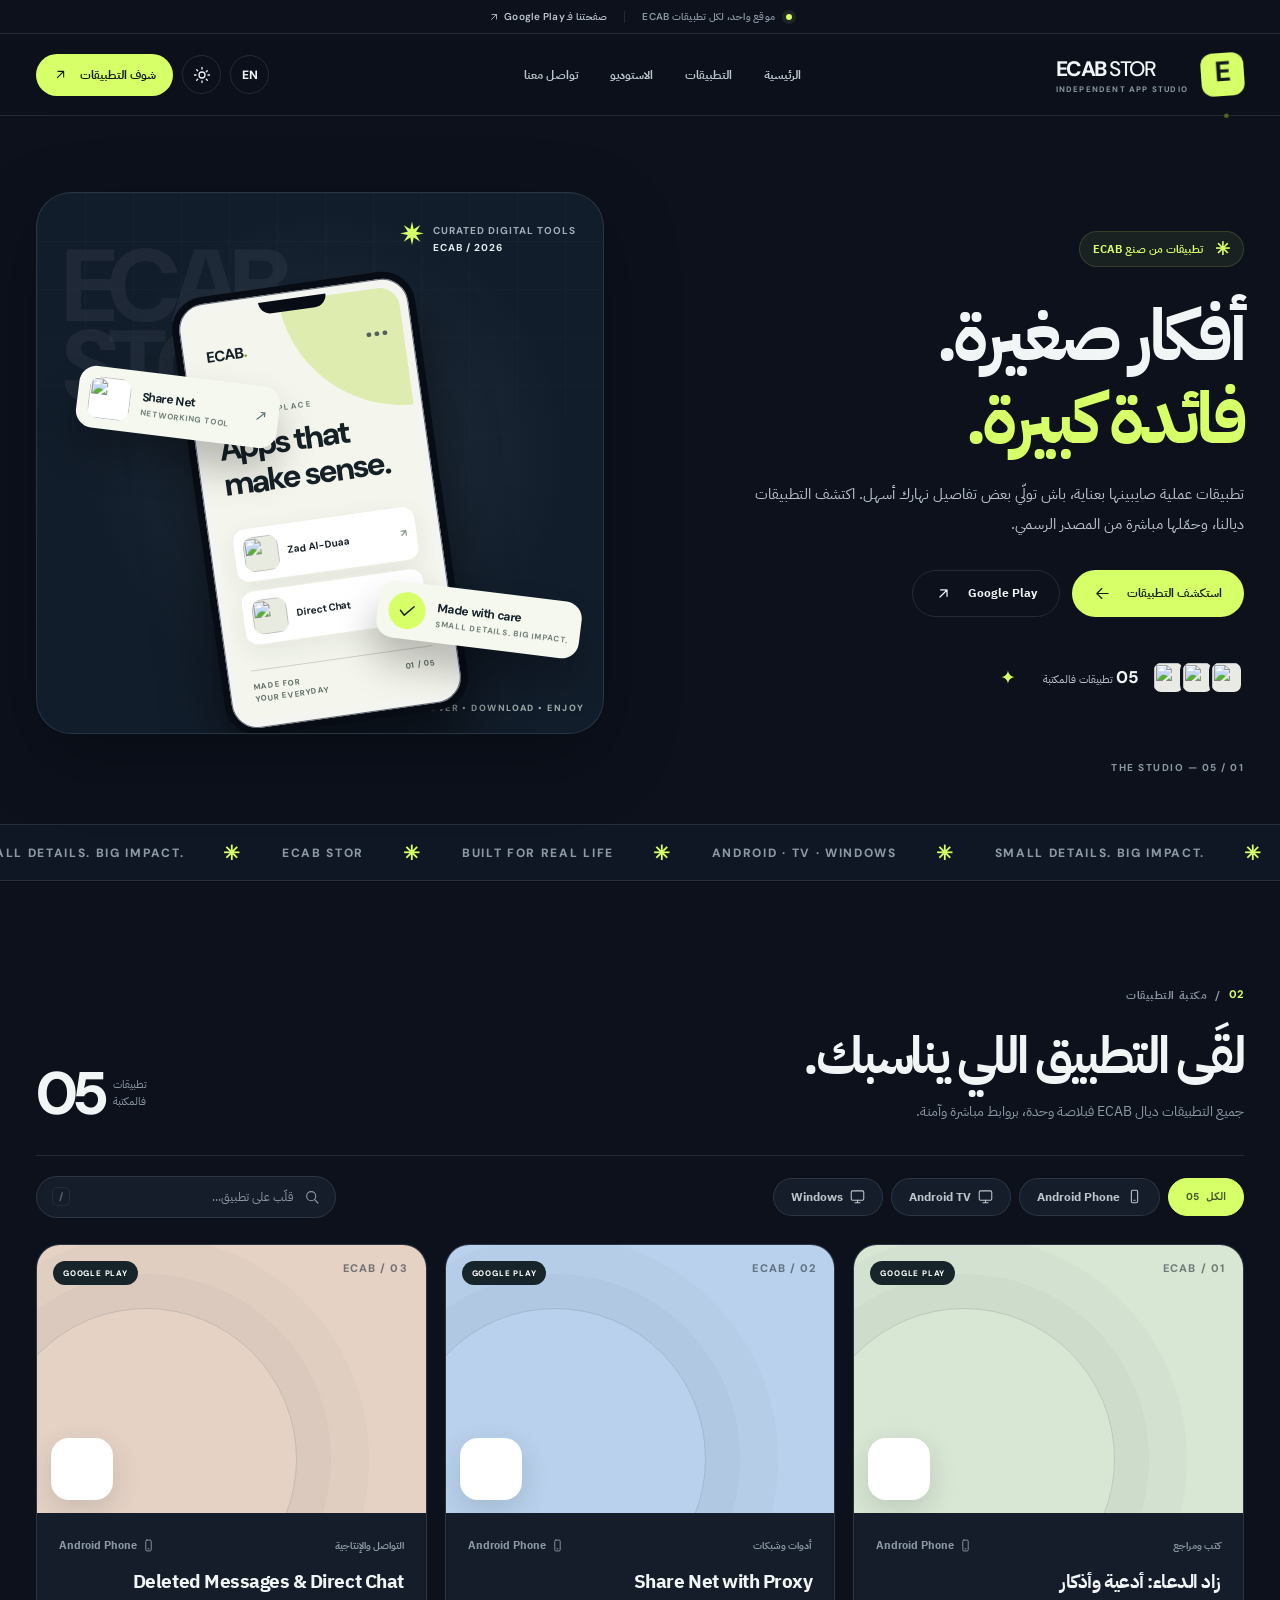
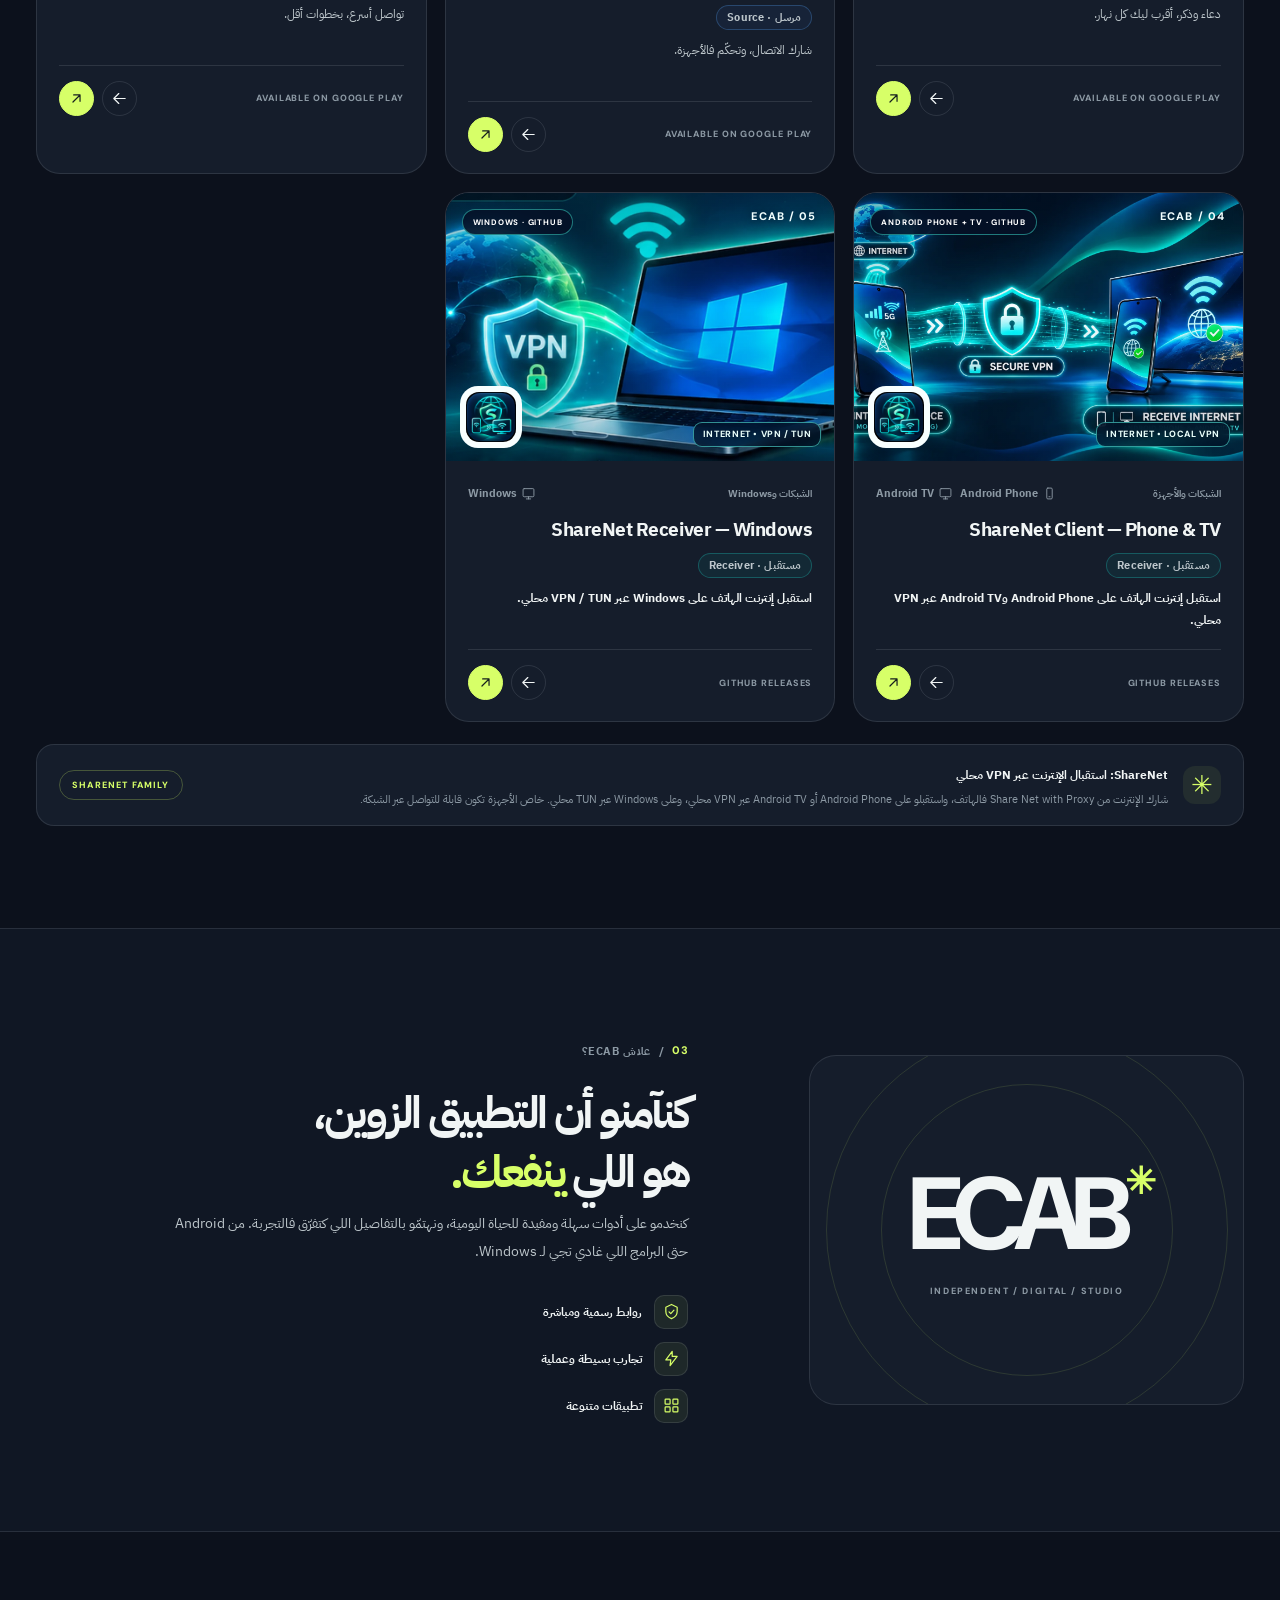
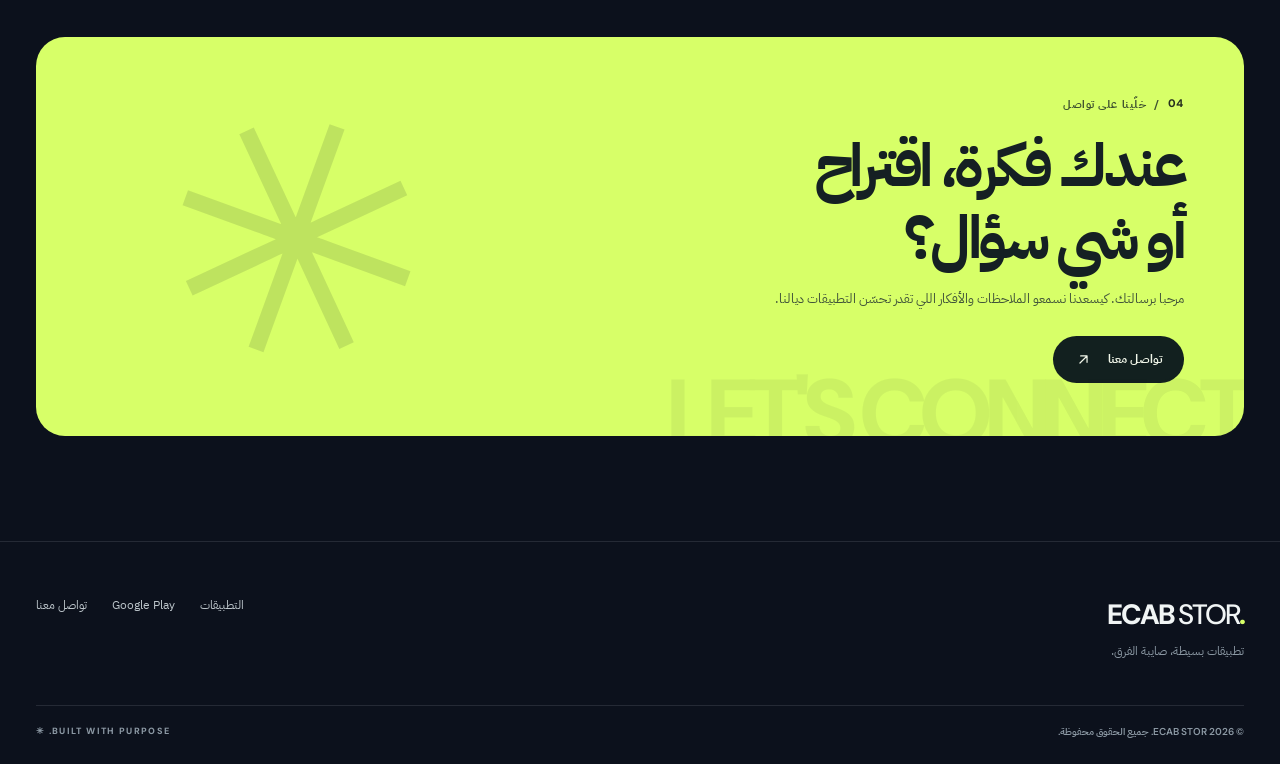
==== commit a51f6496: "Add files via upload" ====
--- a/index.html
+++ b/index.html
@@ -13,11 +13,13 @@
   <link rel="preconnect" href="https://fonts.googleapis.com" />
   <link rel="preconnect" href="https://fonts.gstatic.com" crossorigin />
   <link href="https://fonts.googleapis.com/css2?family=DM+Sans:wght@400;500;600;700;800&family=IBM+Plex+Sans+Arabic:wght@400;500;600;700&display=swap" rel="stylesheet" />
-  <link rel="stylesheet" href="styles.css" />
+  <link rel="stylesheet" href="styles.css" />
   <link rel="stylesheet" href="assets/sharenet-covers.css" />
   <script src="github-releases.js" defer></script>
   <script src="apps-data.js" defer></script>
   <script src="app.js" defer></script>
+  <link rel="stylesheet" href="assets/ecab-tv.css" />
+  <script src="assets/ecab-tv.js" defer></script>
 </head>
 <body>
   <svg class="svg-sprites" xmlns="http://www.w3.org/2000/svg" aria-hidden="true">
--- a/assets/sharenet-covers.css
+++ b/assets/sharenet-covers.css
@@ -0,0 +1,47 @@
+/* ShareNet Internet VPN Receiver art v5. Visual only: downloads, logic, filters unchanged. */
+.app-card:has(.card-hero-icon img[src*="sharenet-client-android-tv.png"]) .card-media,
+.app-card:has(.card-hero-icon img[src*="sharenet-receiver-windows.png"]) .card-media {
+  background-color:#03182b;
+  background-repeat:no-repeat;
+  background-position:center;
+  background-size:cover;
+}
+.app-card:has(.card-hero-icon img[src*="sharenet-client-android-tv.png"]) .card-media {
+  background-image:linear-gradient(180deg,rgba(1,10,30,.28),rgba(1,10,30,0) 42%,rgba(1,10,30,.17) 100%),url("sharenet-client-cover.webp");
+}
+.app-card:has(.card-hero-icon img[src*="sharenet-receiver-windows.png"]) .card-media {
+  background-image:linear-gradient(180deg,rgba(1,10,30,.28),rgba(1,10,30,0) 42%,rgba(1,10,30,.18) 100%),url("sharenet-windows-cover.webp");
+}
+.app-card:has(.card-hero-icon img[src*="sharenet-client-android-tv.png"]) .card-media::before,
+.app-card:has(.card-hero-icon img[src*="sharenet-receiver-windows.png"]) .card-media::before {display:none}
+.app-card:has(.card-hero-icon img[src*="sharenet-client-android-tv.png"]) .card-media::after,
+.app-card:has(.card-hero-icon img[src*="sharenet-receiver-windows.png"]) .card-media::after {
+  position:absolute;inset-inline-start:13px;bottom:14px;z-index:1;
+  padding:6px 9px;border:1px solid rgba(92,246,231,.55);border-radius:9px;
+  background:rgba(2,17,38,.78);backdrop-filter:blur(5px);-webkit-backdrop-filter:blur(5px);
+  font:800 9px/1.2 'DM Sans',Arial,sans-serif;letter-spacing:.07em;
+  color:#eafffb;text-shadow:0 1px 6px rgba(0,0,0,.55);
+}
+.app-card:has(.card-hero-icon img[src*="sharenet-client-android-tv.png"]) .card-media::after {content:"INTERNET  •  LOCAL VPN"}
+.app-card:has(.card-hero-icon img[src*="sharenet-receiver-windows.png"]) .card-media::after {content:"INTERNET  •  VPN / TUN"}
+.app-card:has(.card-hero-icon img[src*="sharenet-client-android-tv.png"]) .card-image-number,
+.app-card:has(.card-hero-icon img[src*="sharenet-receiver-windows.png"]) .card-image-number {
+  z-index:2;color:#f2ffff;text-shadow:0 1px 9px #001224;
+}
+.app-card:has(.card-hero-icon img[src*="sharenet-client-android-tv.png"]) .card-badge,
+.app-card:has(.card-hero-icon img[src*="sharenet-receiver-windows.png"]) .card-badge {
+  background:rgba(5,17,38,.88);border:1px solid rgba(66,246,227,.46);color:white;
+  backdrop-filter:blur(6px);-webkit-backdrop-filter:blur(6px);
+}
+.app-card:has(.card-hero-icon img[src*="sharenet-client-android-tv.png"]) .card-hero-icon,
+.app-card:has(.card-hero-icon img[src*="sharenet-receiver-windows.png"]) .card-hero-icon {
+  background:#f8ffff;box-shadow:0 9px 25px rgba(0,7,22,.45);
+}
+.app-card:has(.card-hero-icon img[src*="sharenet-client-android-tv.png"]) .card-tagline,
+.app-card:has(.card-hero-icon img[src*="sharenet-receiver-windows.png"]) .card-tagline {
+  color:var(--text);font-weight:700;
+}
+@media(max-width:420px){
+  .app-card:has(.card-hero-icon img[src*="sharenet-client-android-tv.png"]) .card-media::after,
+  .app-card:has(.card-hero-icon img[src*="sharenet-receiver-windows.png"]) .card-media::after {font-size:8px;padding:5px 7px}
+}
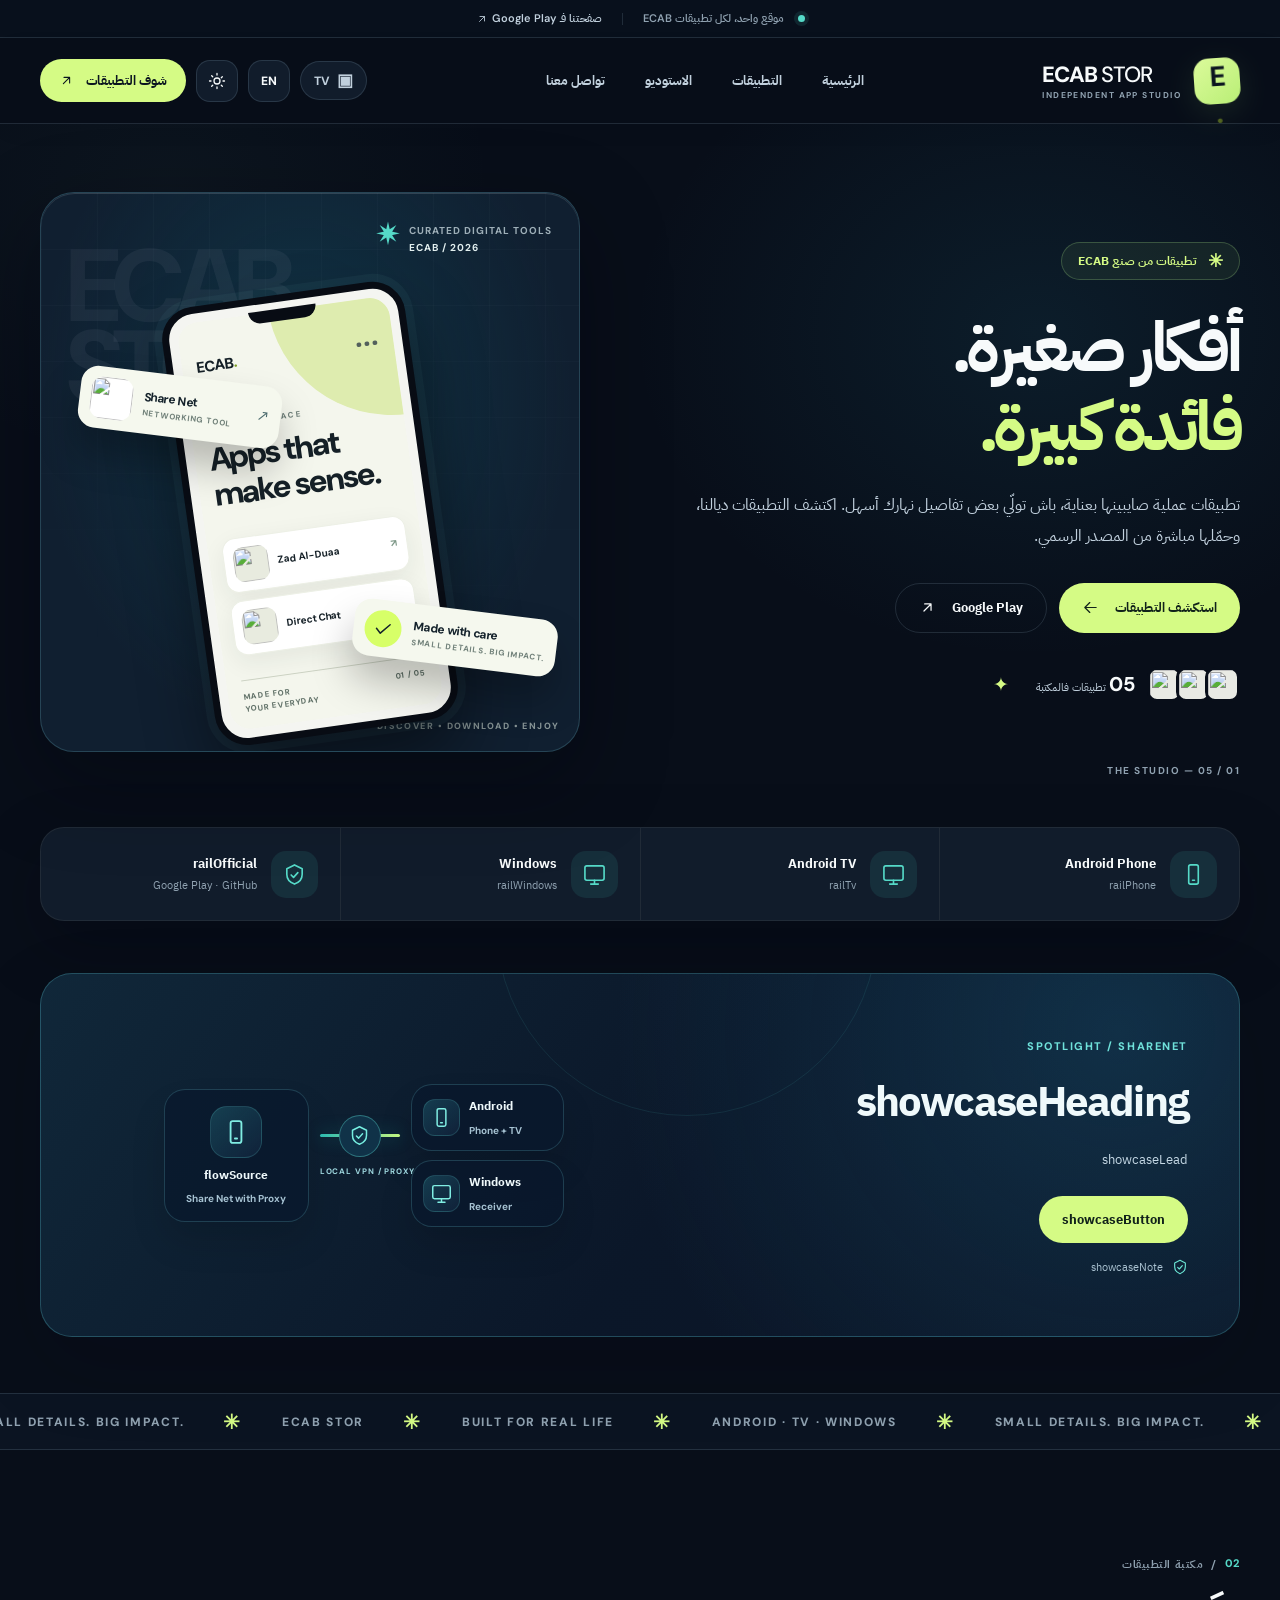
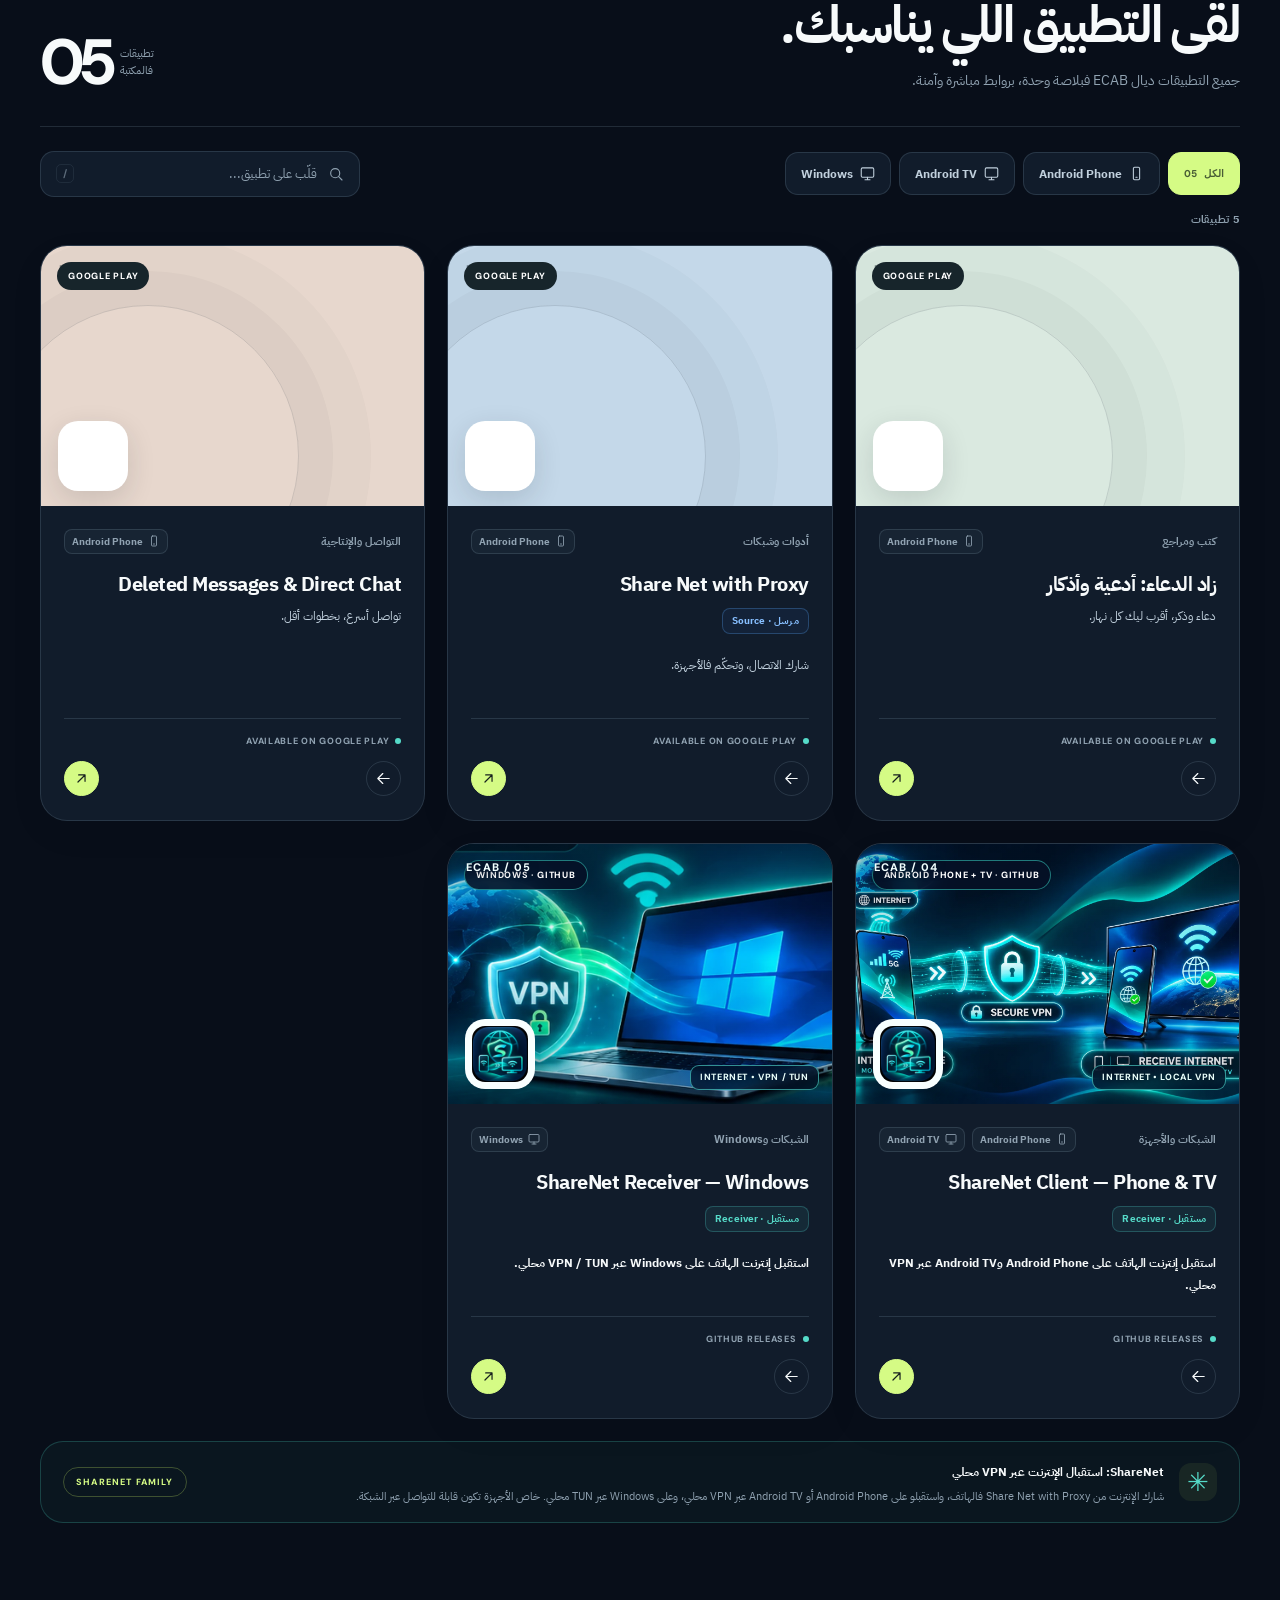
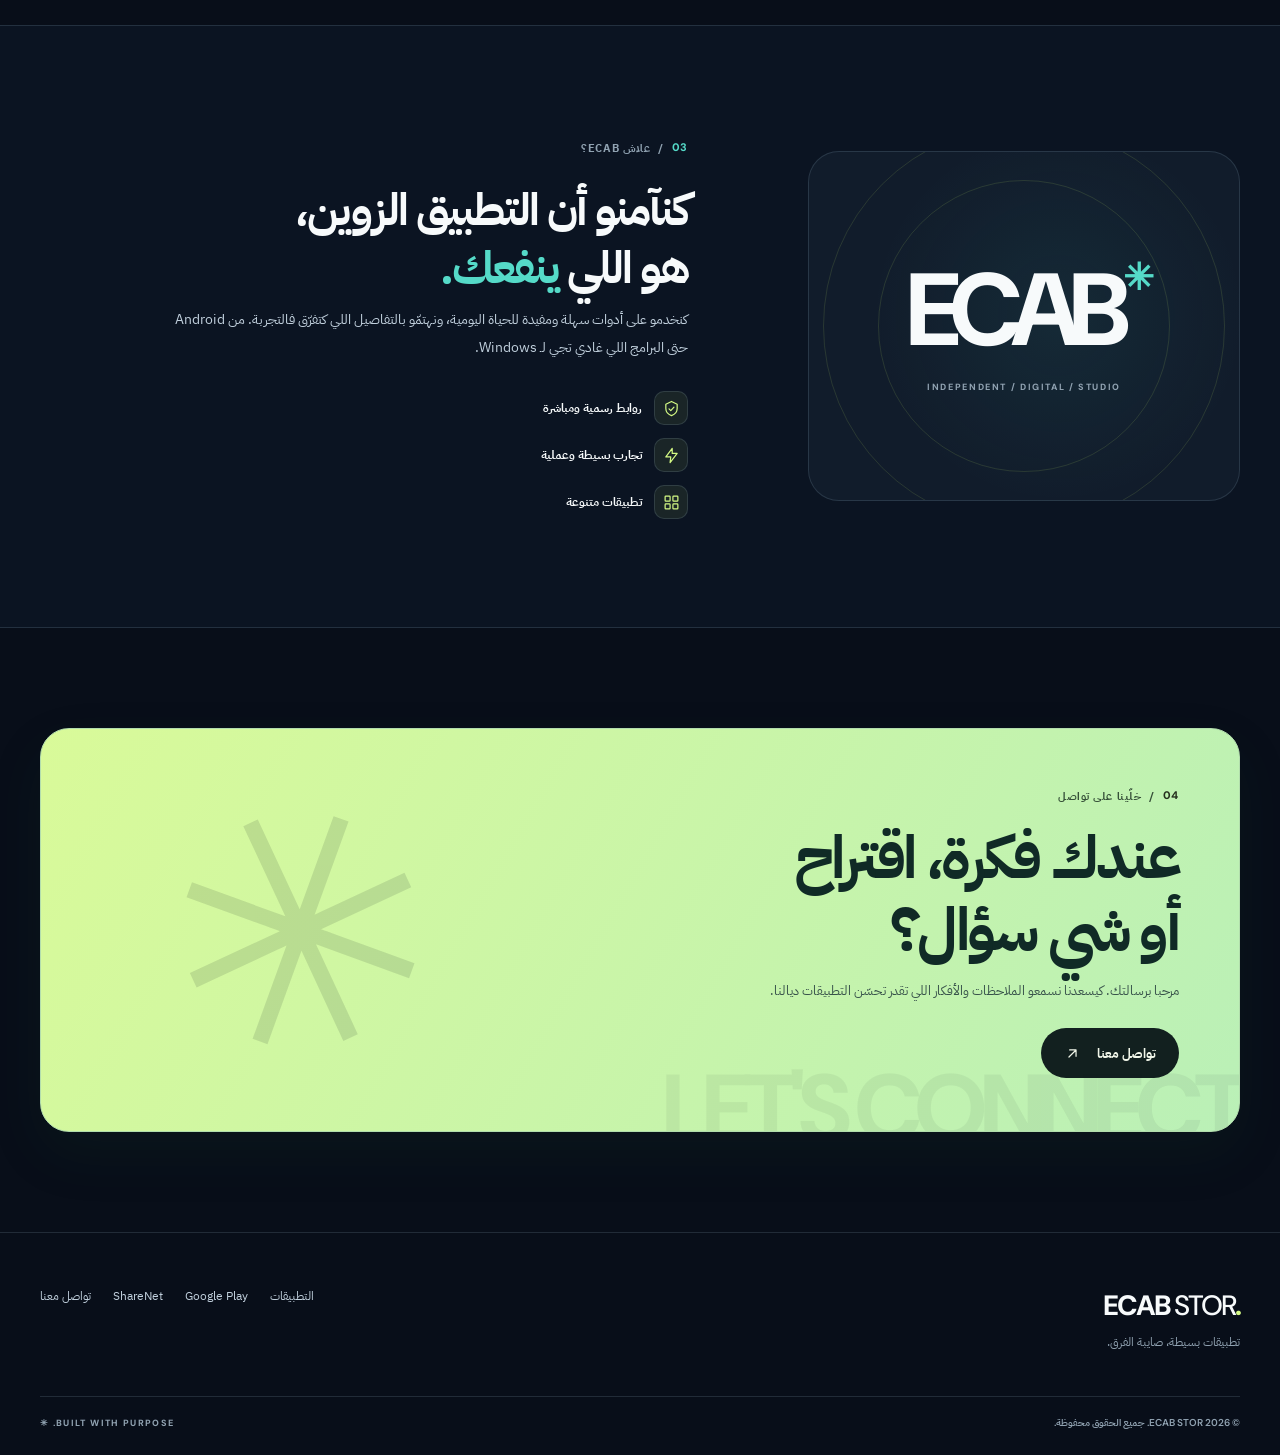
==== commit a5beb3f7: "Add files via upload" ====
--- a/index.html
+++ b/index.html
@@ -3,18 +3,26 @@
 <head>
   <meta charset="UTF-8" />
   <meta name="viewport" content="width=device-width, initial-scale=1" />
-  <meta name="theme-color" content="#0c111c" />
-  <meta name="description" content="ECAB STOR — Discover our Android apps, Android TV receiver and Windows ShareNet tools. Official links, real screenshots, one place." />
+  <meta name="theme-color" content="#090f1b" />
+  <meta name="referrer" content="strict-origin-when-cross-origin" />
+  <meta name="robots" content="index, follow, max-image-preview:large" />
+  <link rel="canonical" href="https://ecabstore.online/" />
+  <meta name="description" content="ECAB STOR — Official apps for Android phones, Android TV and Windows. Discover ShareNet tools to share and receive your phone’s internet connection, and explore useful ECAB applications." />
   <meta property="og:type" content="website" />
-  <meta property="og:title" content="ECAB STOR — Apps built to be useful" />
+  <meta property="og:title" content="ECAB STOR — Apps for real life" />
+  <meta property="og:url" content="https://ecabstore.online/" />
+  <meta property="og:site_name" content="ECAB STOR" />
   <meta property="og:description" content="Explore ECAB apps for Android, Android TV and Windows." />
-  <title>ECAB STOR — تطبيقات تستاهل بلاصتها عندك</title>
+  <title>ECAB STOR — تطبيقات Android وWindows الرسمية</title>
   <link rel="icon" type="image/svg+xml" href="favicon.svg" />
+  <meta property="og:image" content="https://ecabstore.online/assets/sharenet-client-cover.webp" />
+  <script type="application/ld+json">{"@context":"https://schema.org","@type":"WebSite","name":"ECAB STOR","url":"https://ecabstore.online/","description":"Official ECAB app catalog for Android, Android TV and Windows","inLanguage":["ar","en"],"publisher":{"@type":"Organization","name":"ECAB","url":"https://ecabstore.online/"}}</script>
   <link rel="preconnect" href="https://fonts.googleapis.com" />
   <link rel="preconnect" href="https://fonts.gstatic.com" crossorigin />
   <link href="https://fonts.googleapis.com/css2?family=DM+Sans:wght@400;500;600;700;800&family=IBM+Plex+Sans+Arabic:wght@400;500;600;700&display=swap" rel="stylesheet" />
   <link rel="stylesheet" href="styles.css" />
   <link rel="stylesheet" href="assets/sharenet-covers.css" />
+  <link rel="stylesheet" href="assets/ecab-premium-v7.css" />
   <script src="github-releases.js" defer></script>
   <script src="apps-data.js" defer></script>
   <script src="app.js" defer></script>
@@ -36,6 +44,8 @@
     <symbol id="ico-bolt" viewBox="0 0 24 24"><path d="m13 2-9 12h7l-1 8 10-13h-7z"/></symbol>
     <symbol id="ico-squares" viewBox="0 0 24 24"><rect x="3" y="3" width="7" height="7" rx="1"/><rect x="14" y="3" width="7" height="7" rx="1"/><rect x="3" y="14" width="7" height="7" rx="1"/><rect x="14" y="14" width="7" height="7" rx="1"/></symbol>
     <symbol id="ico-mail" viewBox="0 0 24 24"><rect x="2" y="4" width="20" height="16" rx="2"/><path d="m3 6 9 7 9-7"/></symbol>
+    <symbol id="ico-download" viewBox="0 0 24 24"><path d="M12 3v12m-5-5 5 5 5-5M4 17v3h16v-3"/></symbol>
+    <symbol id="ico-wifi" viewBox="0 0 24 24"><path d="M2 9c5.6-5.4 14.4-5.4 20 0M5.5 12.5a9.3 9.3 0 0 1 13 0M9.5 16a3.7 3.7 0 0 1 5 0"/><circle cx="12" cy="20" r="1" fill="currentColor" stroke="none"/></symbol>
     <symbol id="ico-menu" viewBox="0 0 24 24"><path d="M4 7h16M4 12h16M4 17h16"/></symbol>
   </svg>
   <a href="#apps" class="skip-link" data-i18n="skip">تجاوز للتطبيقات</a>
@@ -63,18 +73,33 @@
       </div>
       <div class="hero-side-index" aria-hidden="true">01 / 05 — THE STUDIO</div>
     </section>
+    <section class="feature-rail container" aria-label="Our platforms">
+      <div class="feature-rail-item"><span class="rail-icon"><svg class="icon"><use href="#ico-phone"/></svg></span><span><strong>Android Phone</strong><small data-i18n="railPhone">تطبيقات للهاتف</small></span></div>
+      <div class="feature-rail-item"><span class="rail-icon"><svg class="icon"><use href="#ico-monitor"/></svg></span><span><strong>Android TV</strong><small data-i18n="railTv">تجربة مناسبة للتلفاز</small></span></div>
+      <div class="feature-rail-item"><span class="rail-icon"><svg class="icon"><use href="#ico-monitor"/></svg></span><span><strong>Windows</strong><small data-i18n="railWindows">أدوات للكمبيوتر</small></span></div>
+      <div class="feature-rail-item"><span class="rail-icon"><svg class="icon"><use href="#ico-shield"/></svg></span><span><strong data-i18n="railOfficial">روابط رسمية</strong><small>Google Play · GitHub</small></span></div>
+    </section>
+    <section class="sharenet-showcase container" id="sharenet" aria-labelledby="sharenetHeading">
+      <div class="showcase-body"><div class="showcase-heading"><span class="section-label">SPOTLIGHT / SHARENET</span><h2 id="sharenetHeading" data-i18n="showcaseHeading">إنترنت الهاتف، على أجهزتك الأخرى.</h2><p data-i18n="showcaseLead">Share Net with Proxy كيرسل الاتصال من الهاتف؛ وShareNet Client وWindows Receiver كيستقبلوه عبر VPN أو TUN محلي. الاقتران بــQR أو 6 أرقام، والجهاز المرسل خاصو يكون قابل للوصول عبر الشبكة.</p></div><div class="showcase-actions"><a class="button button-lime" href="#apps" data-i18n="showcaseButton">اكتشف تطبيقات ShareNet</a><span class="showcase-trust"><svg class="icon"><use href="#ico-shield"/></svg><span data-i18n="showcaseNote">VPN محلي لتوجيه الاتصال، ماشي خدمة لتغيير البلد</span></span></div></div>
+      <div class="showcase-flow" aria-label="Phone shares internet to Android and Windows receivers">
+        <div class="flow-node flow-source"><div class="flow-node-icon"><svg class="icon"><use href="#ico-phone"/></svg></div><strong data-i18n="flowSource">الهاتف المرسل</strong><small>Share Net with Proxy</small></div>
+        <div class="flow-bridge"><div class="flow-track"><span class="flow-beam"></span><span class="flow-lock"><svg class="icon"><use href="#ico-shield"/></svg></span></div><small>LOCAL VPN / PROXY</small></div>
+        <div class="flow-receivers"><div class="flow-node"><div class="flow-node-icon"><svg class="icon"><use href="#ico-phone"/></svg></div><strong>Android</strong><small>Phone + TV</small></div><div class="flow-node"><div class="flow-node-icon"><svg class="icon"><use href="#ico-monitor"/></svg></div><strong>Windows</strong><small>Receiver</small></div></div>
+      </div>
+    </section>
     <div class="ticker"><div class="ticker-track"><span>ANDROID · TV · WINDOWS</span><span>✳</span><span>SMALL DETAILS. BIG IMPACT.</span><span>✳</span><span>ECAB STOR</span><span>✳</span><span>BUILT FOR REAL LIFE</span><span>✳</span><span>ANDROID · TV · WINDOWS</span><span>✳</span><span>SMALL DETAILS. BIG IMPACT.</span><span>✳</span></div></div>
     <section class="catalog-section" id="apps" aria-labelledby="catalogHeading"><div class="container">
       <div class="section-heading"><div><span class="section-label"><span>02</span> / <span data-i18n="catalogKicker">مكتبة التطبيقات</span></span><h2 id="catalogHeading" data-i18n="catalogHeading">لقَى التطبيق اللي يناسبك<span class="lime-period">.</span></h2><p data-i18n="catalogSub">جميع التطبيقات ديال ECAB فبلاصة وحدة، بروابط مباشرة وآمنة.</p></div><div class="count-stamp"><strong id="catalogCount">05</strong><span data-i18n="catalogCountLabel">تطبيقات<br/>متوفرة</span></div></div>
-      <div class="filters-bar"><div class="filter-list" role="group" aria-label="Platform filter"><button class="filter active" data-filter="all" type="button"><span data-i18n="filterAll">الكل</span> <span id="allNumber">05</span></button><button class="filter" data-filter="phone" type="button"><svg class="icon"><use href="#ico-phone"/></svg> Android Phone</button><button class="filter" data-filter="tv" type="button"><svg class="icon"><use href="#ico-monitor"/></svg> Android TV</button><button class="filter" data-filter="windows" type="button"><svg class="icon"><use href="#ico-monitor"/></svg> Windows</button></div><label class="search-wrap"><svg class="icon"><use href="#ico-search"/></svg><input type="search" id="searchInput" data-i18n-placeholder="searchPlaceholder" placeholder="قلّب على تطبيق..." aria-label="Search applications"/><span>/</span></label></div>
+      <div class="filters-bar"><div class="filter-list" role="group" aria-label="Platform filter"><button class="filter active" data-filter="all" type="button" aria-pressed="true" aria-controls="appsGrid"><span data-i18n="filterAll">الكل</span> <span id="allNumber">05</span></button><button class="filter" data-filter="phone" type="button" aria-pressed="false" aria-controls="appsGrid"><svg class="icon"><use href="#ico-phone"/></svg> Android Phone</button><button class="filter" data-filter="tv" type="button" aria-pressed="false" aria-controls="appsGrid"><svg class="icon"><use href="#ico-monitor"/></svg> Android TV</button><button class="filter" data-filter="windows" type="button" aria-pressed="false" aria-controls="appsGrid"><svg class="icon"><use href="#ico-monitor"/></svg> Windows</button></div><label class="search-wrap"><svg class="icon"><use href="#ico-search"/></svg><input type="search" id="searchInput" data-i18n-placeholder="searchPlaceholder" placeholder="قلّب على تطبيق..." aria-label="Search applications"/><span>/</span></label></div>
+      <div id="resultsSummary" class="results-summary" aria-live="polite">5 تطبيقات</div>
       <div id="appsGrid" class="apps-grid" aria-live="polite"></div>
       <div id="emptyState" class="empty-state" hidden><div class="empty-visual"><svg class="icon"><use href="#ico-search"/></svg></div><h3 data-i18n="emptyTitle">ما لقيناش تطبيقات بهاد البحث</h3><p data-i18n="emptyDescription">جرب تبدّل البحث أو اختار جميع التطبيقات.</p><button class="button button-lime" id="clearFilters" type="button" data-i18n="clearFilters">عرض جميع التطبيقات</button></div>
-      <div class="catalog-note"><div class="note-icon">✳</div><div><strong data-i18n="windowsNoteTitle">من الهاتف للتلفاز والكمبيوتر</strong><p data-i18n="windowsNote">استقبل إنترنت الهاتف على Android Phone وAndroid TV عبر VPN محلي، وعلى Windows عبر TUN محلي؛ شغّل Share Net with Proxy فالهاتف أولاً.</p></div><span class="note-soon">SHARENET FAMILY</span></div>
+      <div class="catalog-note"><div class="note-icon">✳</div><div><strong data-i18n="windowsNoteTitle">من الهاتف للتلفاز والكمبيوتر</strong><p data-i18n="windowsNote">كتشارك الإنترنت من هاتف Android عبر Share Net with Proxy، وكيستقبلوه ShareNet Client وWindows Receiver عبر VPN/TUN محلي. خاص الهاتف والجهاز المستقبل يتواصلو عبر الشبكة.</p></div><span class="note-soon">SHARENET FAMILY</span></div>
     </div></section>
     <section class="studio-section" id="studio"><div class="container studio-inner"><div class="studio-numbers"><span>ECAB<span class="star">✳</span></span><small>INDEPENDENT / DIGITAL / STUDIO</small></div><div class="studio-copy"><span class="section-label"><span>03</span> / <span data-i18n="studioKicker">علاش ECAB؟</span></span><h2 data-i18n-html="studioHeading">كنآمنو أن التطبيق الزوين،<br/>هو اللي <em>ينفعك.</em></h2><p data-i18n="studioDescription">كنخدمو على أدوات سهلة ومفيدة للحياة اليومية، ونهتمّو بالتفاصيل اللي كتفرّق فالتجربة. من Android حتى البرامج اللي غادي تجي لـ Windows.</p><div class="benefits"><div><span><svg class="icon"><use href="#ico-shield"/></svg></span><strong data-i18n="benefit1">روابط رسمية ومباشرة</strong></div><div><span><svg class="icon"><use href="#ico-bolt"/></svg></span><strong data-i18n="benefit2">تجارب بسيطة وعملية</strong></div><div><span><svg class="icon"><use href="#ico-squares"/></svg></span><strong data-i18n="benefit3">تطبيقات متنوعة</strong></div></div></div></div></section>
     <section class="contact-section container" id="contact"><div class="contact-plate"><div class="contact-orbit" aria-hidden="true">✳</div><span class="section-label"><span>04</span> / <span data-i18n="contactKicker">خلّينا على تواصل</span></span><h2 data-i18n-html="contactTitle">عندك فكرة، اقتراح<br/>أو شي سؤال؟</h2><p data-i18n="contactDescription">مرحبا برسالتك. كيسعدنا نسمعو الملاحظات والأفكار اللي تقدر تحسّن التطبيقات ديالنا.</p><a class="button button-dark" href="mailto:developerecab@gmail.com?subject=ECAB%20STOR%20-%20Contact"><span data-i18n="contactButton">تواصل معنا</span><svg class="icon"><use href="#ico-up-right"/></svg></a><div class="contact-watermark" aria-hidden="true">LET'S CONNECT</div></div></section>
   </main>
-  <footer class="footer"><div class="container footer-inner"><div><a class="footer-brand" href="#home">ECAB<span> STOR</span><span class="footer-dot">.</span></a><p data-i18n="footerDesc">تطبيقات بسيطة، صايبة الفرق.</p></div><div class="footer-links"><a href="#apps" data-i18n="navApps">التطبيقات</a><a href="https://play.google.com/store/apps/developer?id=ecab&hl=en" target="_blank" rel="noopener noreferrer">Google Play</a><a href="mailto:developerecab@gmail.com" data-i18n="navContact">تواصل معنا</a></div><div class="footer-bottom"><span>© <span id="year"></span> ECAB STOR. <span data-i18n="rights">جميع الحقوق محفوظة.</span></span><span>BUILT WITH PURPOSE. ✳</span></div></div></footer>
+  <footer class="footer"><div class="container footer-inner"><div><a class="footer-brand" href="#home">ECAB<span> STOR</span><span class="footer-dot">.</span></a><p data-i18n="footerDesc">تطبيقات بسيطة، صايبة الفرق.</p></div><div class="footer-links"><a href="#apps" data-i18n="navApps">التطبيقات</a><a href="https://play.google.com/store/apps/developer?id=ecab&hl=en" target="_blank" rel="noopener noreferrer">Google Play</a><a href="#sharenet">ShareNet</a><a href="mailto:developerecab@gmail.com" data-i18n="navContact">تواصل معنا</a></div><div class="footer-bottom"><span>© <span id="year"></span> ECAB STOR. <span data-i18n="rights">جميع الحقوق محفوظة.</span></span><span>BUILT WITH PURPOSE. ✳</span></div></div></footer>
   <dialog class="detail-dialog" id="detailDialog" aria-labelledby="dialogTitle"><div class="dialog-inner"><button type="button" class="dialog-close" id="dialogClose" aria-label="Close details"><svg class="icon"><use href="#ico-close"/></svg></button><div id="dialogContent"></div></div></dialog>
   <div class="toast" id="toast" role="status" aria-live="polite"></div>
 </body>
--- a/assets/ecab-premium-v7.css
+++ b/assets/ecab-premium-v7.css
@@ -0,0 +1,321 @@
+/* ECAB STOR | Premium Experience v7
+   Carefully layered on the existing site so previous content and TV Mode remain intact.
+   No framework, no external JS dependencies, no third-party tracking.
+*/
+:root {
+  --bg:#080e19;
+  --bg-2:#0b1422;
+  --surface:#111c2b;
+  --surface-up:#192638;
+  --line:rgba(176,207,229,.15);
+  --text:#f7fafb;
+  --soft:#c1d0dd;
+  --muted:#90a2b1;
+  --lime:#d5fb85;
+  --lime-dim:#c2ef76;
+  --ink:#0b1520;
+  --sea:#55dac8;
+  --blue:#87bfff;
+  --shadow:0 25px 65px rgba(0,4,14,.27);
+  --radius:24px;
+}
+:root[data-theme=light]{
+  --bg:#f3f7f8;
+  --bg-2:#eaf2f4;
+  --surface:#fff;
+  --surface-up:#f3f7f8;
+  --line:rgba(21,49,71,.14);
+  --text:#102336;
+  --soft:#3c586c;
+  --muted:#536f7e;
+  --lime:#b7ef67;
+  --lime-dim:#a4dd56;
+  --ink:#0b1520;
+  --sea:#008e85;
+  --blue:#256fa9;
+  --shadow:0 22px 55px rgba(17,52,69,.085);
+}
+html{scroll-padding-top:106px}
+body{background:var(--bg);text-rendering:optimizeLegibility}
+body::before{content:"";pointer-events:none;position:absolute;top:100px;inset-inline:0;height:860px;background:radial-gradient(ellipse 35% 42% at 81% 27%,rgba(38,130,159,.13),transparent 90%),radial-gradient(ellipse 28% 36% at 13% 10%,rgba(88,145,133,.055),transparent 92%);z-index:-1}
+:root[data-theme=light] body::before{background:radial-gradient(ellipse 45% 50% at 85% 5%,rgba(23,174,173,.065),transparent 95%)}
+.container{width:min(1320px,calc(100% - 80px))}
+:focus-visible{outline:3px solid var(--sea);outline-offset:4px}
+a,button{ -webkit-tap-highlight-color:transparent}
+a,button,input{touch-action:manipulation}
+button:disabled{opacity:.5;cursor:not-allowed}
+.top-strip{height:38px;background:color-mix(in srgb,var(--bg) 96%,#104b64);border-color:var(--line)}
+.strip-flex{font-size:11px;letter-spacing:0;gap:14px}
+.live-dot{height:7px;width:7px;background:var(--sea);box-shadow:0 0 0 4px rgba(85,218,200,.11)}
+.header{height:86px;box-shadow:0 8px 30px rgba(0,0,0,.025);background:color-mix(in srgb,var(--bg) 95%,transparent);border-bottom:1px solid var(--line)}
+.header-inner{gap:24px}
+.wordmark-copy strong{font-size:22px;letter-spacing:-.052em}
+.logo-block{width:46px;height:46px;border-radius:15px;transform:rotate(-4deg);background:linear-gradient(140deg,#dafa99 5%,#bbef78 94%);box-shadow:0 8px 30px rgba(158,218,111,.11)}
+.wordmark-copy small{font-size:8.5px;letter-spacing:.17em}
+.main-nav{gap:8px}
+.main-nav a{font-size:13px;padding:10px 16px;border-radius:12px;font-weight:700;color:var(--soft)}
+.main-nav a:hover,.main-nav a:focus-visible{background:var(--surface);color:var(--text)}
+.header-actions{gap:10px}
+.round-action{width:42px;height:42px;border-radius:14px;background:var(--surface);border-color:var(--line)}
+.round-action:hover{border-color:var(--sea);color:var(--text)}
+.header-cta{min-height:42px;padding-inline:19px;font-size:13px}
+.hero{min-height:650px;grid-template-columns:1.05fr .95fr;gap:clamp(32px,5vw,85px);padding-top:68px;padding-bottom:75px}
+.hero h1{font-size:clamp(50px,5.4vw,84px);letter-spacing:-.06em;line-height:1.14;margin-top:29px;margin-bottom:23px}
+.hero h1 .hero-accent{color:var(--lime)}
+.eyebrow{font-size:12px;padding:9px 16px;border-color:rgba(174,235,139,.24);background:rgba(132,189,105,.09)}
+.hero-lead{font-size:16px;line-height:1.95;max-width:560px;margin-bottom:31px}
+.button{min-height:50px;font-size:13px;font-weight:800;padding:14px 23px;letter-spacing:.001em}
+.button-lime{background:var(--lime);color:#11221a}
+.button-lime:hover,.header-cta:hover{background:#e1ffaa}
+.button-ghost:hover{border-color:var(--sea);background:color-mix(in srgb,var(--sea) 7%,transparent)}
+.hero-proof{margin-top:34px}
+.hero-proof strong{font-size:20px}
+.hero-art{height:560px;border-radius:34px;border-color:rgba(113,198,213,.22);box-shadow:0 30px 85px rgba(1,6,14,.36);background:radial-gradient(ellipse at 49% 37%,rgba(15,98,118,.31),transparent 69%),#101f30;isolation:isolate}
+.hero-art:after{content:"";pointer-events:none;position:absolute;inset:0;border-radius:inherit;box-shadow:inset 0 1px rgba(255,255,255,.12)}
+.art-grid{opacity:.28;background-size:56px 56px}
+.hero-art-tag .tag-symbol{color:var(--sea)}
+.vertical-caption{opacity:.85}
+.hero-phone{box-shadow:0 35px 67px rgba(0,0,0,.47),0 0 0 8px rgba(169,235,241,.045)}
+.hero-side-index{color:var(--muted)}
+/* Platform overview: modern editorial spacing, without fake stats. */
+.feature-rail{display:grid;grid-template-columns:repeat(4,minmax(0,1fr));gap:1px;background:var(--line);padding:1px;border-radius:24px;overflow:hidden;margin-bottom:52px;box-shadow:var(--shadow)}
+.feature-rail-item{display:flex;align-items:center;gap:14px;min-height:92px;padding:17px 22px;background:var(--surface);min-width:0}
+.feature-rail-item:first-child{border-start-start-radius:23px;border-end-start-radius:23px}
+.feature-rail-item:last-child{border-start-end-radius:23px;border-end-end-radius:23px}
+.rail-icon{display:grid;place-items:center;border-radius:15px;height:47px;width:47px;flex:none;background:rgba(74,209,199,.1);color:var(--sea)}
+.rail-icon .icon{width:23px;height:23px}
+.feature-rail-item span:last-child{display:grid;gap:4px;min-width:0}
+.feature-rail-item strong{font-size:13px;font-weight:800;white-space:nowrap}
+.feature-rail-item small{font-size:11px;color:var(--muted);white-space:normal}
+/* Authentic ShareNet flow — source => local VPN => receivers. */
+.sharenet-showcase{border:1px solid rgba(89,199,207,.28);border-radius:32px;background:radial-gradient(circle at 90% 16%,rgba(32,116,153,.28),transparent 45%),linear-gradient(125deg,#102739,#0b1729 54%,#0b1425);padding:clamp(27px,4vw,53px);display:grid;grid-template-columns:1fr 1.07fr;gap:24px 45px;align-items:center;color:#eff9fb;box-shadow:0 30px 80px rgba(0,6,19,.16);overflow:hidden;position:relative;isolation:isolate}
+.sharenet-showcase::after{content:"";pointer-events:none;position:absolute;width:380px;height:380px;border:1px solid rgba(86,224,221,.09);border-radius:50%;top:-240px;left:38%}
+.showcase-heading .section-label{color:#6fe1da;font:800 11px 'DM Sans',sans-serif;letter-spacing:.14em}
+.showcase-heading h2{font-size:clamp(28px,3.25vw,48px);line-height:1.34;letter-spacing:-.045em;margin:18px 0 16px}
+.showcase-heading p{font-size:13px;line-height:2;color:#c6d9e6;margin:0;max-width:570px}
+.showcase-actions{display:flex;align-items:flex-start;flex-direction:column;gap:16px;margin-top:23px}
+.showcase-actions .button{font-size:13px;min-height:47px}
+.showcase-trust{display:flex;gap:9px;align-items:flex-start;color:#abc3d2;font-size:11px;line-height:1.7}
+.showcase-trust .icon{height:16px;width:16px;color:#6be5d4}
+.showcase-flow{display:flex;align-items:center;gap:11px;justify-content:center;min-height:260px;direction:ltr;position:relative}
+.flow-node{background:rgba(9,24,44,.73);border:1px solid rgba(122,225,238,.19);border-radius:21px;min-width:118px;padding:16px 12px 15px;text-align:center;display:flex;flex-direction:column;align-items:center;gap:8px;box-shadow:0 20px 35px rgba(0,0,0,.12)}
+.flow-source{min-width:145px}
+.flow-node-icon{width:52px;height:52px;border-radius:17px;display:grid;place-items:center;color:#80eee3;background:linear-gradient(140deg,rgba(69,211,221,.2),rgba(95,142,215,.08));border:1px solid rgba(105,223,220,.17)}
+.flow-node-icon .icon{width:26px;height:26px}
+.flow-node strong{font-size:12px;white-space:nowrap}
+.flow-node small{font:700 10px/1.4 'DM Sans',sans-serif;color:#a6c2d2;white-space:nowrap}
+.flow-bridge{width:80px;min-width:60px;position:relative;text-align:center}
+.flow-track{height:3px;border-radius:9px;background:linear-gradient(90deg,#2cbab1,#c2f680);position:relative;box-shadow:0 0 18px rgba(30,210,196,.4)}
+.flow-beam{position:absolute;inset:0}
+.flow-lock{position:absolute;left:50%;top:50%;transform:translate(-50%,-50%);background:#103248;border:1px solid rgba(102,239,227,.35);color:#76eee0;border-radius:50%;display:grid;place-items:center;height:42px;width:42px}
+.flow-lock .icon{height:21px;width:21px}
+.flow-bridge>small{display:block;white-space:nowrap;margin-top:29px;font:800 8px 'DM Sans',sans-serif;color:#9bd3db;letter-spacing:.11em}
+.flow-receivers{display:grid;gap:9px}
+.flow-receivers .flow-node{flex-direction:row;min-width:153px;padding:12px 11px;text-align:left;gap:9px;display:grid;grid-template-columns:37px 1fr;grid-template-rows:auto auto}
+.flow-receivers .flow-node-icon{grid-row:1/span 2;height:37px;width:37px;border-radius:12px}
+.flow-receivers .flow-node-icon .icon{height:21px;width:21px}
+.flow-receivers .flow-node strong,.flow-receivers .flow-node small{justify-self:start}
+.ticker{margin-top:56px;border-block-color:var(--line)}
+.catalog-section{padding-top:100px}
+.section-heading h2,.studio-copy h2,.contact-plate h2{letter-spacing:-.045em}
+.section-label{color:var(--muted);font-weight:800}
+.section-label>span:first-child{color:var(--sea)}
+.section-heading p{font-size:14px;line-height:1.9}
+.count-stamp strong{font-size:64px}
+.filters-bar{gap:25px;padding-top:24px}
+.filter-list{gap:8px}
+.filter{min-height:43px;border-radius:13px;padding:10px 15px;font-size:12px;background:var(--surface);color:var(--soft)}
+.filter:hover{background:var(--surface-up)}
+.filter.active{background:var(--lime);border-color:var(--lime);color:#1b2a1b}
+.filter[aria-pressed=true]:focus-visible{outline-color:var(--sea)}
+.search-wrap{height:46px;border-radius:14px;background:var(--surface);max-width:320px}
+.search-wrap:focus-within{box-shadow:0 0 0 3px rgba(70,219,202,.10);border-color:var(--sea)}
+.search-wrap input{font-size:13px}
+.apps-grid{gap:22px}
+.app-card{border-radius:27px;background:var(--surface);border-color:var(--line);transition:transform .22s,border-color .22s,box-shadow .22s;box-shadow:0 12px 38px rgba(0,0,0,.045);display:flex;flex-direction:column;min-width:0}
+.app-card:hover,.app-card:focus-within{transform:translateY(-4px);border-color:rgba(100,219,206,.5);box-shadow:0 21px 46px rgba(0,7,21,.17)}
+.card-media{height:260px;flex:none}
+.card-media.tone-blue{background-color:#c4d8e9}
+.card-media.tone-sage{background-color:#dae9e0}
+.card-media.tone-coral{background-color:#e7d7cd}
+.card-badge{font-size:9px;letter-spacing:.085em;padding:8px 11px}
+.card-hero-icon{width:70px;height:70px;bottom:15px;inset-inline-end:17px;border-radius:20px;border:1px solid rgba(255,255,255,.25)}
+.card-content{padding:23px 23px 24px;display:flex;flex-direction:column;flex:1}
+.card-meta{gap:9px;font-size:11px;min-height:20px}
+.platform-chips{max-width:100%;gap:5px 7px}
+.platform-chip{border:1px solid var(--line);border-radius:8px;padding:4px 7px;background:rgba(121,145,163,.065);font-size:10px;white-space:nowrap}
+.platform-chip .icon{width:12px;height:12px}
+.card-content h3{font-size:20px;min-height:auto;font-weight:800;margin:17px 0 7px;line-height:1.35;overflow-wrap:anywhere}
+.app-role-tag{border-radius:8px;padding:6px 9px;font-size:10px;margin:3px 0 10px;width:fit-content}
+.app-role-tag.role-receiver{background:rgba(65,183,180,.09);border-color:rgba(75,194,194,.29);color:var(--sea)}
+.app-role-tag.role-source{color:var(--blue)}
+.card-tagline{font-size:12px;line-height:1.85;margin:0 0 19px;color:var(--soft);min-height:45px}
+.card-bottom{display:flex;flex-wrap:wrap;align-items:center;gap:14px;margin-top:auto;padding-top:16px;border-top:1px solid var(--line)}
+.card-bottom .play-label{display:inline-flex;gap:6px;align-items:center;color:var(--muted);letter-spacing:.08em;font-size:9px;font-weight:750;margin-inline-end:auto}
+.card-bottom .play-label::before{content:"";width:6px;height:6px;background:var(--sea);border-radius:50%;display:inline-block;flex:none}
+.card-bottom-actions{display:flex;align-items:center;justify-content:space-between;width:100%;gap:8px}
+.card-detail-btn{min-height:42px;border:1px solid var(--line);background:transparent;color:var(--text);padding:10px 13px;border-radius:12px;display:inline-flex;align-items:center;justify-content:center;gap:8px;font-size:12px;font-weight:750;transition:background .2s,border-color .2s}
+.card-detail-btn:hover{background:var(--surface-up);border-color:var(--sea)}
+.card-detail-btn .icon{width:16px;height:16px}
+.card-download-btn{flex:1;display:inline-flex;align-items:center;justify-content:center;gap:9px;min-height:42px;border-radius:12px;background:var(--lime);padding:10px 12px;color:#132117;text-align:center;font-size:12px;font-weight:800;line-height:1.4;transition:transform .2s,background .2s}
+.card-download-btn:hover{background:#e0ffab;transform:translateY(-1px)}
+.card-download-btn .icon{width:17px;height:17px}
+.card-download-btn.is-unavailable{background:var(--surface-up);color:var(--muted);border:1px solid var(--line)}
+.app-card .card-content .card-info{color:var(--muted);font-size:11px;line-height:1.5}
+.card-image-number{font-size:11px}
+.app-card[data-app-id="sharenet-client-tv"] .card-media,
+.app-card[data-app-id="sharenet-receiver-windows"] .card-media{background-size:cover;background-position:center}
+.catalog-note{background:rgba(74,200,184,.045);border-color:rgba(74,200,184,.25);border-radius:23px}
+.catalog-note .note-icon{color:var(--sea)}
+.studio-section{background:var(--bg-2)}
+.studio-numbers{background:radial-gradient(circle at 58% 47%,rgba(70,208,191,.08),transparent 60%),var(--surface);border-color:var(--line);border-radius:31px}
+.studio-numbers .star,.studio-copy h2 em{color:var(--sea)}
+.benefits>div{border-color:var(--line)}
+.contact-section{padding-block:100px}
+.contact-plate{background:linear-gradient(120deg,#d9fa99,#baf0b7);border:1px solid #b2ddad;box-shadow:0 22px 55px rgba(25,80,42,.11)}
+.contact-plate .section-label{color:#344e37}
+.contact-plate h2{color:#102a26}
+.contact-plate>p{color:#37514a}
+.footer{background:var(--bg);border-top:1px solid var(--line)}
+.footer-links{flex-wrap:wrap;gap:22px}
+.footer-links a:hover{color:var(--sea)}
+.footer-bottom{letter-spacing:0}
+.detail-dialog{border:1px solid rgba(116,184,203,.23);border-radius:29px;box-shadow:0 33px 100px rgba(0,5,20,.55)}
+.dialog-icon{border:1px solid var(--line)}
+.dialog-desc{font-size:14px;line-height:1.95}
+.dialog-shots img{border-color:var(--line)}
+.dialog-close:hover{border-color:var(--sea)}
+/* Fine-grained accessible interactions */
+@media (hover:none){.app-card:hover{transform:none;box-shadow:none}}
+@media(max-width:1150px){
+  .container{width:min(100% - 58px,1100px)}
+  .feature-rail-item{padding:15px;gap:10px}
+  .feature-rail-item strong{font-size:12px}
+  .feature-rail-item small{font-size:10px}
+  .flow-source{min-width:120px}
+  .flow-bridge{width:64px}
+  .flow-receivers .flow-node{min-width:130px}
+}
+@media(max-width:950px){
+  .header{height:76px}
+  .hero{grid-template-columns:1fr;padding-top:58px;gap:38px}
+  .hero-text{text-align:center;max-width:720px;margin-inline:auto}
+  .hero h1{align-items:center}
+  .hero-lead{margin-inline:auto}
+  .hero-buttons,.hero-proof{justify-content:center}
+  .hero-art{max-width:690px;margin-inline:auto;width:100%;height:525px}
+  .feature-rail{grid-template-columns:repeat(2,minmax(0,1fr));max-width:690px;margin-inline:auto;margin-bottom:54px}
+  .feature-rail-item:first-child,.feature-rail-item:last-child{border-radius:0}
+  .sharenet-showcase{grid-template-columns:1fr;gap:32px;max-width:800px}
+  .showcase-flow{min-height:180px}
+}
+@media(max-width:820px){
+  .container{width:min(calc(100% - 40px),700px)}
+  .header{height:70px}
+  .main-nav{top:70px;background:var(--surface);border-top:1px solid var(--line);box-shadow:0 20px 55px rgba(0,0,0,.25);gap:7px}
+  .main-nav a{font-size:15px;padding:14px 16px}
+  .hero{padding-bottom:45px}
+  .hero-side-index{display:none}
+  .apps-grid{gap:17px}
+  .sharenet-showcase{padding:30px}
+}
+@media(max-width:600px){
+  .container{width:calc(100% - 32px)}
+  .top-strip{height:34px}
+  .strip-flex{font-size:9.5px;gap:8px}
+  .header{height:68px}
+  .header-inner{gap:8px}
+  .wordmark-copy strong{font-size:18px}
+  .wordmark-copy small{font-size:7px}
+  .logo-block{width:37px;height:37px;border-radius:11px}
+  .header-actions{gap:6px}
+  .round-action{width:36px;height:36px;border-radius:12px}
+  .main-nav{top:68px}
+  .hero{padding-top:48px;gap:28px}
+  .hero h1{font-size:clamp(37px,9.3vw,59px);margin-top:24px;line-height:1.25}
+  .hero h1 span{white-space:normal}
+  .hero-lead{font-size:13px;line-height:1.95}
+  .hero-buttons .button{min-height:45px;font-size:12px;padding:12px 18px}
+  .hero-art{height:405px;border-radius:25px}
+  .hero-phone{transform:translate(-50%,-42%) rotate(-8deg) scale(.76)}
+  .feature-rail{margin-bottom:38px;border-radius:20px}
+  .feature-rail-item{min-height:83px;padding:13px 10px;gap:9px}
+  .rail-icon{height:39px;width:39px;border-radius:12px}
+  .rail-icon .icon{height:20px;width:20px}
+  .feature-rail-item strong{font-size:11px}
+  .feature-rail-item small{font-size:10px}
+  .sharenet-showcase{padding:23px 18px;border-radius:24px}
+  .showcase-heading h2{font-size:29px;margin-top:14px}
+  .showcase-heading p{font-size:12px;line-height:1.95}
+  .showcase-actions{margin-top:20px}
+  .showcase-flow{gap:5px;min-height:195px}
+  .flow-node{min-width:0;padding:13px 6px;border-radius:15px}
+  .flow-source{min-width:107px}
+  .flow-node-icon{width:43px;height:43px;border-radius:13px}
+  .flow-node-icon .icon{height:21px;width:21px}
+  .flow-node strong{font-size:10px}
+  .flow-node small{font-size:8px}
+  .flow-bridge{min-width:29px;width:36px}
+  .flow-lock{height:30px;width:30px}
+  .flow-lock .icon{height:16px;width:16px}
+  .flow-bridge>small{font-size:6px;margin-top:23px;letter-spacing:0}
+  .flow-receivers{gap:6px}
+  .flow-receivers .flow-node{grid-template-columns:27px 1fr;gap:3px 5px;min-width:88px;padding:7px 5px;border-radius:13px}
+  .flow-receivers .flow-node-icon{width:27px;height:27px;border-radius:8px}
+  .flow-receivers .flow-node-icon .icon{height:17px;width:17px}
+  .ticker{margin-top:42px}
+  .catalog-section{padding:73px 0 80px}
+  .section-heading h2{font-size:30px;line-height:1.35}
+  .section-heading p{font-size:12px;line-height:1.8}
+  .count-stamp strong{font-size:44px}
+  .filters-bar{gap:14px}
+  .filter-list{overflow-x:auto;flex-wrap:nowrap;padding:2px 0 7px;scrollbar-width:thin;overscroll-behavior-x:contain}
+  .filter{white-space:nowrap;flex:none;min-height:42px;border-radius:11px;padding:9px 12px}
+  .search-wrap{height:45px}
+  .apps-grid{grid-template-columns:1fr}
+  .card-media{height:247px}
+  .card-content{padding:20px}
+  .card-content h3{font-size:19px}
+  .card-tagline{min-height:auto}
+  .card-bottom{gap:14px}
+  .card-download-btn{font-size:11.5px}
+  .card-detail-btn{font-size:11px}
+  .catalog-note{padding:15px}
+  .contact-section{padding-block:70px}
+  .contact-plate{padding:32px 25px}
+  .footer-bottom{line-height:1.8}
+  .dialog-shots img{height:172px}
+  .dialog-inner{padding:23px 17px}
+}
+@media(max-width:390px){
+  .logo-block{width:34px;height:34px}
+  .wordmark-copy strong{font-size:16px}
+  .round-action{width:34px;height:34px}
+  .header-actions{gap:4px}
+  .hero h1{font-size:35px}
+  .flow-source{min-width:94px}
+  .flow-receivers .flow-node{min-width:83px}
+  .flow-bridge{min-width:25px;width:28px}
+  .feature-rail-item{gap:5px}
+  .rail-icon{height:34px;width:34px}
+}
+@media(prefers-reduced-motion:reduce){.app-card,.card-download-btn,.card-detail-btn{transition:none!important}.app-card:hover{transform:none}}
+
+/* Catalog result count + modal illustration state */
+.results-summary{color:var(--muted);font-size:11px;font-weight:750;margin:-12px 0 17px;min-height:16px;letter-spacing:.02em}
+.dialog-illustration{grid-template-columns:1fr}
+.dialog-illustration img{width:100%;height:auto;max-height:400px;aspect-ratio:16/8.4;object-fit:cover;border-radius:18px;background:#0a1522}
+.asset-failed{display:none!important}
+html[dir=rtl] .card-media .card-image-number{direction:ltr}
+:root[data-theme=light] .sharenet-showcase{box-shadow:0 25px 50px rgba(12,40,54,.14)}
+@media(max-width:600px){.results-summary{margin:-5px 0 14px}.dialog-illustration img{max-height:230px}}
+/* Contrast-safe palette refinements in light mode. */
+:root[data-theme=light] .hero h1 .hero-accent,
+:root[data-theme=light] .lime-period,
+:root[data-theme=light] .proof-spark,
+:root[data-theme=light] .studio-copy h2 em,
+:root[data-theme=light] .dialog-kicker {color:#116861}
+:root[data-theme=light] .eyebrow {color:#16655e;background:rgba(16,118,106,.06);border-color:rgba(16,118,106,.24)}
+:root[data-theme=light] .hero-art,:root[data-theme=light] .studio-numbers{color:var(--text)}
+:root[data-theme=light] .contact-plate .button-dark{background:#153531}
+:root[data-theme=light] .footer-brand .footer-dot{color:#116861}
--- a/assets/ecab-tv.css
+++ b/assets/ecab-tv.css
@@ -0,0 +1,254 @@
+/* ECAB STOR — 10-foot UI / D-pad TV Mode v6.
+   Scoped to html.tv-mode so Android phone and regular desktop styles are unchanged. */
+html.tv-mode {
+  scroll-behavior: auto;
+  scroll-padding-top: 122px;
+}
+html.tv-mode body {
+  font-size: clamp(17px, 1.28vw, 23px);
+  overscroll-behavior-y: contain;
+}
+/* Visible, reversible switch on ordinary desktops and inside TV mode. */
+.tv-mode-toggle {
+  display: inline-flex;
+  align-items: center;
+  justify-content: center;
+  min-width: 48px;
+  height: 39px;
+  padding: 0 13px;
+  gap: 6px;
+  white-space: nowrap;
+  background: var(--surface);
+  color: var(--soft);
+  font: 800 12px 'DM Sans', sans-serif;
+  letter-spacing: .025em;
+  border: 1px solid var(--line);
+  border-radius: 100px;
+  cursor: pointer;
+}
+.tv-mode-toggle[aria-pressed="true"] {background: var(--lime);color: #142018;border-color: var(--lime)}
+.tv-mode-toggle .tv-screen-symbol {font-size: 17px;line-height: 1}
+@media(max-width:850px){html:not(.tv-mode) .tv-mode-toggle{display:none}}
+html.tv-mode .tv-mode-toggle {display:inline-flex; height:54px; padding-inline:19px;font-size:17px}
+/* Highly visible focus ring works in browsers that don't implement :focus-visible well. */
+html.tv-mode :is(a,button,input,[tabindex="0"]):focus,
+html.tv-mode .tv-nav-active {
+  outline: 4px solid var(--lime) !important;
+  outline-offset: 5px !important;
+  box-shadow: 0 0 0 9px rgba(215,255,104,.16),0 0 24px rgba(215,255,104,.20) !important;
+  position: relative;
+  z-index: 5;
+}
+html.tv-mode :is(a,button,input,[tabindex="0"]) {scroll-margin-top:128px;scroll-margin-bottom:100px}
+html.tv-mode .app-card:focus,
+html.tv-mode .app-card:focus-within {
+  border-color:var(--lime);
+  box-shadow:0 0 0 3px var(--lime),0 0 35px rgba(215,255,104,.13);
+}
+html.tv-mode .app-card:focus {transform:none}
+html.tv-mode .app-card {cursor:pointer}
+html.tv-mode .app-card:focus .card-media {filter:saturate(1.15)}
+html.tv-mode .skip-link:focus {top:10px}
+/* TV safe-areas, 1080p/4K browser rendering and wider catalog layout. */
+html.tv-mode .container {
+  width: min(1880px, calc(100% - clamp(55px, 7vw, 180px)));
+  max-width: none;
+}
+html.tv-mode .top-strip,html.tv-mode .ticker {display:none}
+html.tv-mode .header {
+  height: clamp(78px, 9vh, 110px);
+  background: var(--bg);
+  backdrop-filter:none;
+}
+html.tv-mode .header-inner {gap:clamp(15px,2vw,32px)}
+html.tv-mode .logo-block {width:56px;height:56px;font-size:36px;border-radius:16px}
+html.tv-mode .wordmark-copy strong {font-size:clamp(23px,2.1vw,33px)}
+html.tv-mode .wordmark-copy small {font-size:10px}
+html.tv-mode .main-nav {
+  display:flex !important;
+  position: static !important;
+  flex-direction:row !important;
+  flex-wrap:nowrap;
+  align-items:center;
+  gap:clamp(12px,1.8vw,32px);
+  padding:0;
+  width:auto;
+  background:none;
+  box-shadow:none;
+  border:0;
+}
+html.tv-mode .main-nav a {font-size:clamp(15px,1.3vw,21px);padding:13px 8px;border-radius:10px}
+html.tv-mode .nav-toggle {display:none !important}
+html.tv-mode .header-cta {display:flex;min-height:54px;font-size:clamp(14px,1.15vw,19px);padding:13px 23px}
+html.tv-mode .header-actions {gap:12px}
+html.tv-mode .round-action {height:54px;width:54px}
+html.tv-mode .text-action {font-size:17px}
+/* Avoid giant phone illustration and empty vertical travel on a TV. */
+html.tv-mode .hero {
+  display:block;
+  min-height:0;
+  padding-block:clamp(26px,4.3vh,58px);
+}
+html.tv-mode .hero-text {text-align:start;max-width:100%;display:grid;grid-template-columns:1fr auto;align-items:center;gap:9px 34px}
+html.tv-mode .hero .eyebrow {grid-column:1/-1;font-size:clamp(12px,1vw,16px);width:fit-content}
+html.tv-mode .hero h1 {font-size:clamp(34px,3.15vw,60px);margin:3px 0;line-height:1.14;grid-column:1;align-items:start}
+html.tv-mode .hero-lead {grid-column:1;font-size:clamp(17px,1.28vw,23px);margin:0;line-height:1.6;max-width:850px}
+html.tv-mode .hero-buttons {grid-column:2;grid-row:2/4;justify-content:flex-start;gap:16px}
+html.tv-mode .hero-buttons .button {min-height:66px;padding:17px 30px;font-size:clamp(17px,1.22vw,23px)}
+html.tv-mode .hero-art,html.tv-mode .hero-side-index,html.tv-mode .hero-proof {display:none}
+html.tv-mode .catalog-section {padding:clamp(28px,4vh,60px) 0 80px}
+html.tv-mode .section-heading {align-items:center;margin-bottom:18px}
+html.tv-mode .section-heading h2 {font-size:clamp(31px,3vw,54px);margin:8px 0}
+html.tv-mode .section-heading p {font-size:clamp(16px,1.26vw,23px)}
+html.tv-mode .count-stamp strong {font-size:clamp(42px,3.5vw,72px)}
+html.tv-mode .count-stamp span {font-size:14px;max-width:90px}
+html.tv-mode .filters-bar {
+  flex-direction:row;
+  align-items:center;
+  gap:22px;
+  margin:14px 0 25px;
+  padding-top:22px;
+}
+html.tv-mode .filter-list {display:flex;gap:clamp(10px,1vw,18px);flex-wrap:wrap;justify-content:flex-start}
+html.tv-mode .filter {
+  min-height:64px;
+  padding:13px clamp(18px,1.55vw,27px);
+  font-size:clamp(17px,1.2vw,21px);
+  gap:12px;
+}
+html.tv-mode .filter .icon {width:23px;height:23px}
+html.tv-mode .search-wrap {height:64px;min-width:220px;max-width:450px;padding-inline:24px}
+html.tv-mode .search-wrap input {font-size:clamp(16px,1.15vw,21px)}
+html.tv-mode .search-wrap .icon {width:24px;height:24px}
+html.tv-mode .apps-grid {grid-template-columns:repeat(3,minmax(0,1fr));gap:clamp(18px,1.7vw,30px)}
+html.tv-mode .app-card {border-radius:24px}
+html.tv-mode .card-media {height:clamp(185px,23vh,360px)}
+html.tv-mode .card-image-number {font-size:13px}
+html.tv-mode .card-badge {font-size:11px;padding:10px 14px}
+html.tv-mode .card-hero-icon {width:clamp(65px,5vw,95px);height:clamp(65px,5vw,95px)}
+html.tv-mode .card-photo.tall {height:80%;max-width:40%}
+html.tv-mode .card-content {padding:clamp(20px,1.8vw,33px)}
+html.tv-mode .card-meta {font-size:clamp(13px,.98vw,19px)}
+html.tv-mode .platform-chip .icon {width:20px;height:20px}
+html.tv-mode .card-content h3 {font-size:clamp(22px,1.75vw,32px);line-height:1.35;margin:13px 0 6px}
+html.tv-mode .card-tagline {font-size:clamp(15px,1.15vw,22px);line-height:1.6;min-height:0}
+html.tv-mode .card-bottom {margin-top:19px;padding-top:16px}
+html.tv-mode .card-bottom .play-label {font-size:clamp(10px,.8vw,15px)}
+html.tv-mode .card-bottom-actions {gap:15px}
+html.tv-mode .card-link {width:clamp(55px,4.3vw,76px);height:clamp(55px,4.3vw,76px);border-radius:18px}
+html.tv-mode .card-link .icon {width:28px;height:28px}
+html.tv-mode .app-role-tag {font-size:14px}
+html.tv-mode .catalog-note {padding:26px;gap:18px}
+html.tv-mode .catalog-note strong {font-size:20px}
+html.tv-mode .catalog-note p {font-size:17px;line-height:1.6}
+html.tv-mode .catalog-note .note-soon {font-size:13px}
+html.tv-mode .studio-section {padding-block:70px}
+html.tv-mode .studio-numbers {min-height:255px}
+html.tv-mode .studio-copy>p {font-size:20px}
+html.tv-mode .benefits>div {font-size:18px}
+html.tv-mode .contact-section {padding-block:65px}
+html.tv-mode .contact-plate h2 {font-size:clamp(36px,4vw,68px)}
+html.tv-mode .contact-plate>p {font-size:20px}
+html.tv-mode .footer-links,.tv-mode .footer-inner p {font-size:17px}
+html.tv-mode .detail-dialog {width:min(1150px,calc(100vw - 12vw));max-height:85vh;border-radius:27px;scrollbar-width:auto}
+html.tv-mode .dialog-inner {padding:clamp(26px,3vw,50px)}
+html.tv-mode .dialog-close {width:66px;height:66px}
+html.tv-mode .dialog-top {padding-inline-end:80px}
+html.tv-mode .dialog-top h2 {font-size:clamp(27px,2.3vw,42px)}
+html.tv-mode .dialog-desc {font-size:clamp(17px,1.25vw,23px);line-height:1.7}
+html.tv-mode .dialog-section-title {font-size:clamp(18px,1.25vw,23px)}
+html.tv-mode .dialog-features span {font-size:clamp(15px,1vw,20px);padding:13px 17px}
+html.tv-mode .dialog-source {font-size:clamp(15px,1vw,19px)}
+html.tv-mode .dialog-bottom .button {min-height:70px;padding:18px 30px;font-size:clamp(17px,1.2vw,22px)}
+html.tv-mode .dialog-shots img {height:260px}
+/* Compact 1280-wide TV viewports and browser UI density. */
+@media(max-width:1290px){
+  html.tv-mode .header-cta {display:none}
+  html.tv-mode .container {width:calc(100% - 62px)}
+  html.tv-mode .apps-grid {grid-template-columns:repeat(2,minmax(0,1fr))}
+  html.tv-mode .hero-text {grid-template-columns:1fr auto}
+  html.tv-mode .hero h1 {font-size:clamp(32px,3.4vw,46px)}
+  html.tv-mode .hero-buttons {gap:10px}
+  html.tv-mode .hero-buttons .button {padding:15px 18px}
+}
+@media(max-width:980px){
+  html.tv-mode .header {height:auto;min-height:80px}
+  html.tv-mode .header-inner {flex-wrap:wrap;padding-block:14px;justify-content:space-between}
+  html.tv-mode .main-nav {order:3;width:100%;justify-content:space-between}
+  html.tv-mode .main-nav a {padding:8px 4px;font-size:17px}
+  html.tv-mode .hero-text {display:flex;flex-direction:column;align-items:flex-start;text-align:start}
+  html.tv-mode .hero h1 {font-size:clamp(31px,4.8vw,48px)}
+  html.tv-mode .hero-buttons {display:flex;justify-content:flex-start;width:100%}
+  html.tv-mode .filters-bar {flex-direction:column;align-items:stretch}
+  html.tv-mode .search-wrap {max-width:none}
+}
+@media(max-width:650px){
+  html.tv-mode .container {width:calc(100% - 38px)}
+  html.tv-mode .apps-grid {grid-template-columns:1fr}
+  html.tv-mode .header-inner {gap:10px}
+  html.tv-mode .header-actions {gap:6px}
+  html.tv-mode .wordmark-copy strong {font-size:19px}
+  html.tv-mode .logo-block {width:44px;height:44px;font-size:26px}
+  html.tv-mode .tv-mode-toggle {height:42px;padding-inline:10px}
+  html.tv-mode .round-action {width:42px;height:42px}
+  html.tv-mode .main-nav {gap:5px}
+  html.tv-mode .main-nav a {font-size:13px}
+  html.tv-mode .section-heading h2 {font-size:30px}
+  html.tv-mode .hero-buttons {flex-wrap:wrap}
+  html.tv-mode .filter-list .filter {padding:9px 14px;min-height:52px;font-size:15px}
+  html.tv-mode .card-content h3 {font-size:23px}
+  html.tv-mode .card-media {height:230px}
+  html.tv-mode .detail-dialog {width:calc(100% - 18px)}
+}
+/* Never trap small-screen users in fullscreen. TV mode is an opt-in class. */
+html.tv-mode .tv-remote-help {
+  position:fixed;
+  bottom:clamp(10px,2vh,24px);
+  inset-inline-start:clamp(15px,3vw,50px);
+  z-index:35;
+  display:flex;
+  align-items:center;
+  gap:12px;
+  padding:10px 16px;
+  max-width:calc(100% - 40px);
+  border:1px solid rgba(215,255,104,.40);
+  background:rgba(10,19,28,.94);
+  border-radius:15px;
+  color:#e6f5dd;
+  font-size:clamp(13px,.9vw,17px);
+  box-shadow:0 6px 30px rgba(0,0,0,.25);
+  pointer-events:none;
+}
+.tv-remote-help {display:none}
+.tv-remote-help kbd {background:#2c4338;color:#dfff82;border-radius:7px;padding:3px 8px;font:800 15px 'DM Sans',sans-serif}
+html.tv-mode .tv-remote-help.tv-help-hidden {display:none}
+html.tv-mode .app-card:focus .card-image-number {color:#fff}
+@media(prefers-reduced-motion:reduce){html.tv-mode *{scroll-behavior:auto!important;animation:none!important}}
+/* High-density TV browsers that expose true 4K CSS viewports. */
+@media(min-width:2560px){
+  html.tv-mode .container{width:min(3260px,calc(100% - 9vw))}
+  html.tv-mode .header{height:145px}
+  html.tv-mode .logo-block{width:82px;height:82px;font-size:50px}
+  html.tv-mode .wordmark-copy strong{font-size:42px}
+  html.tv-mode .main-nav a{font-size:31px;padding:18px}
+  html.tv-mode .round-action,html.tv-mode .tv-mode-toggle{height:77px;min-width:77px;font-size:24px}
+  html.tv-mode .header-cta{font-size:26px;min-height:77px}
+  html.tv-mode .hero h1{font-size:90px}
+  html.tv-mode .hero-lead{font-size:31px;max-width:1200px}
+  html.tv-mode .hero-buttons .button{font-size:30px;min-height:84px}
+  html.tv-mode .section-heading h2{font-size:72px}
+  html.tv-mode .section-heading p{font-size:31px}
+  html.tv-mode .filter{min-height:85px;font-size:28px;padding:15px 35px}
+  html.tv-mode .search-wrap{height:88px;max-width:640px}
+  html.tv-mode .search-wrap input{font-size:27px}
+  html.tv-mode .card-media{height:440px}
+  html.tv-mode .card-content h3{font-size:42px}
+  html.tv-mode .card-tagline{font-size:29px}
+  html.tv-mode .card-meta{font-size:23px}
+  html.tv-mode .card-link{width:95px;height:95px}
+  html.tv-mode .card-bottom .play-label{font-size:19px}
+  html.tv-mode .detail-dialog{width:min(1780px,calc(100vw - 16vw))}
+  html.tv-mode .dialog-top h2{font-size:55px}
+  html.tv-mode .dialog-desc{font-size:31px}
+  html.tv-mode .dialog-bottom .button{font-size:30px}
+}
